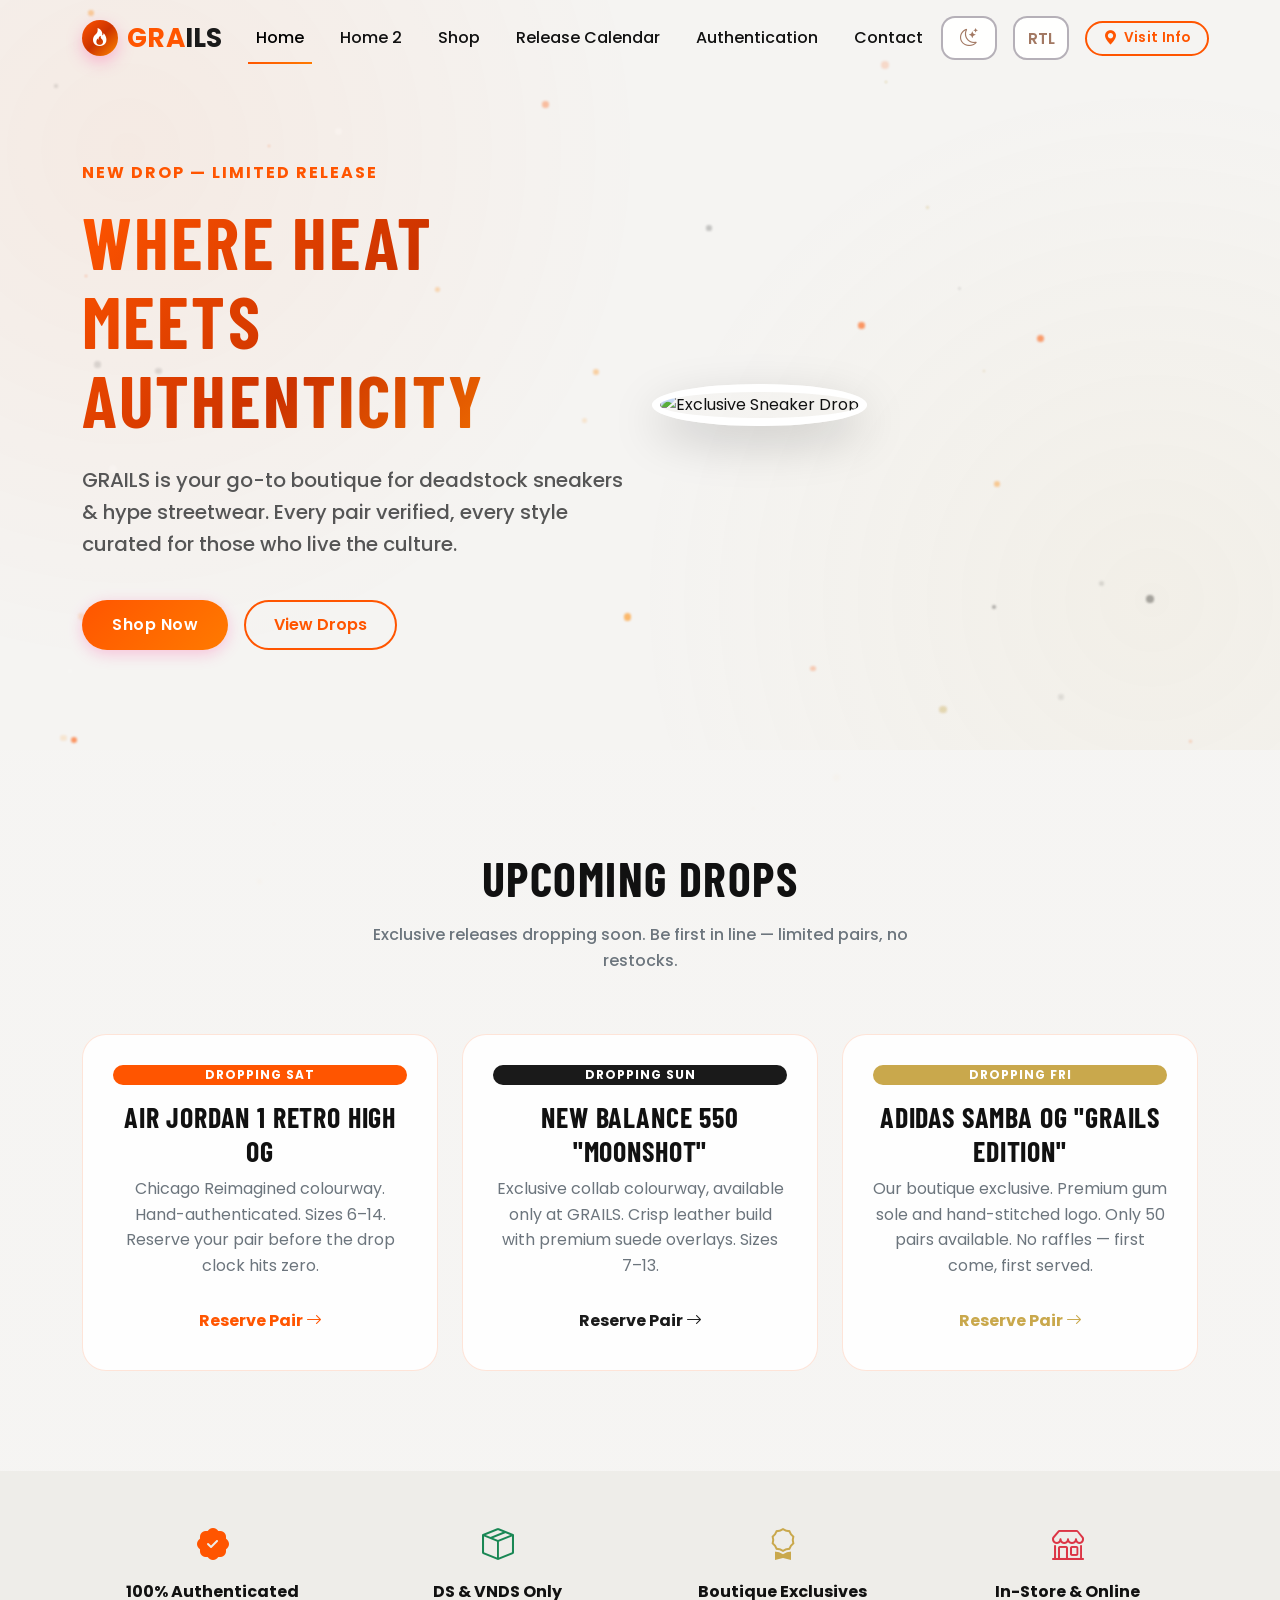
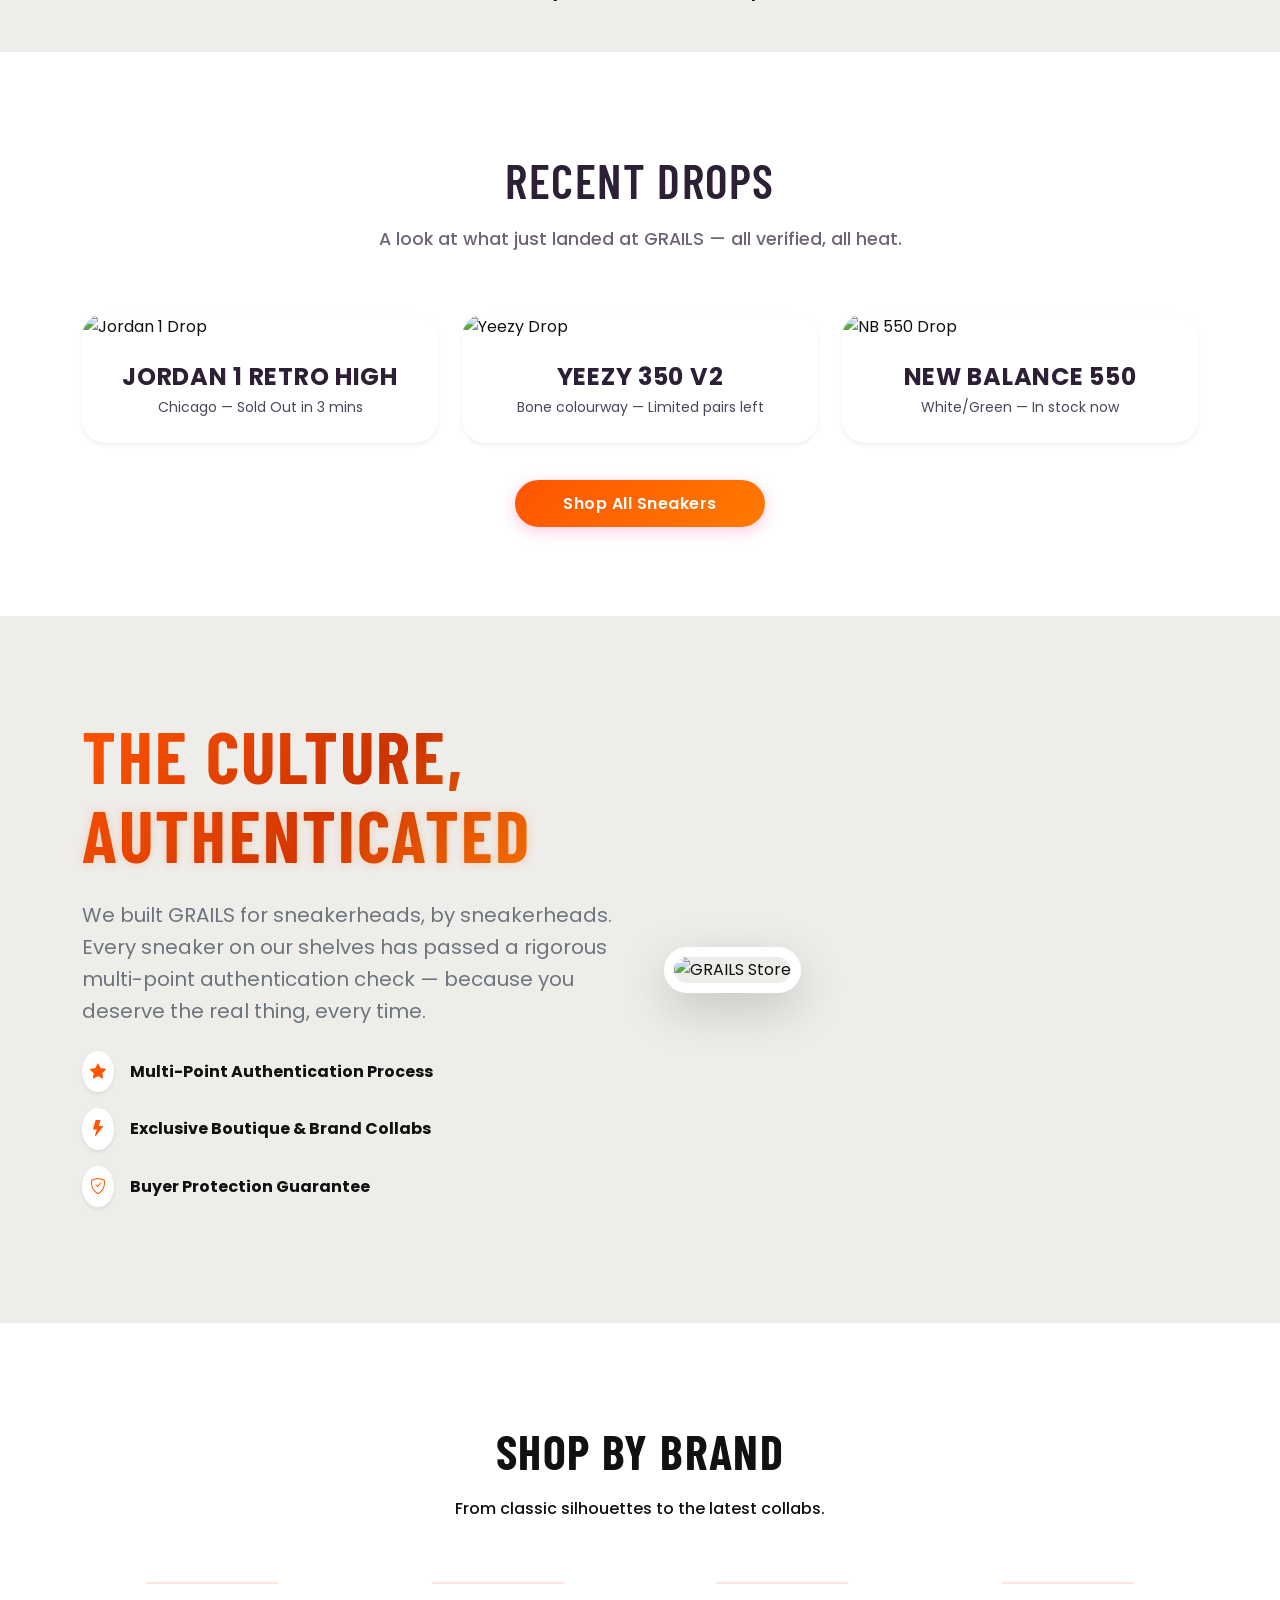
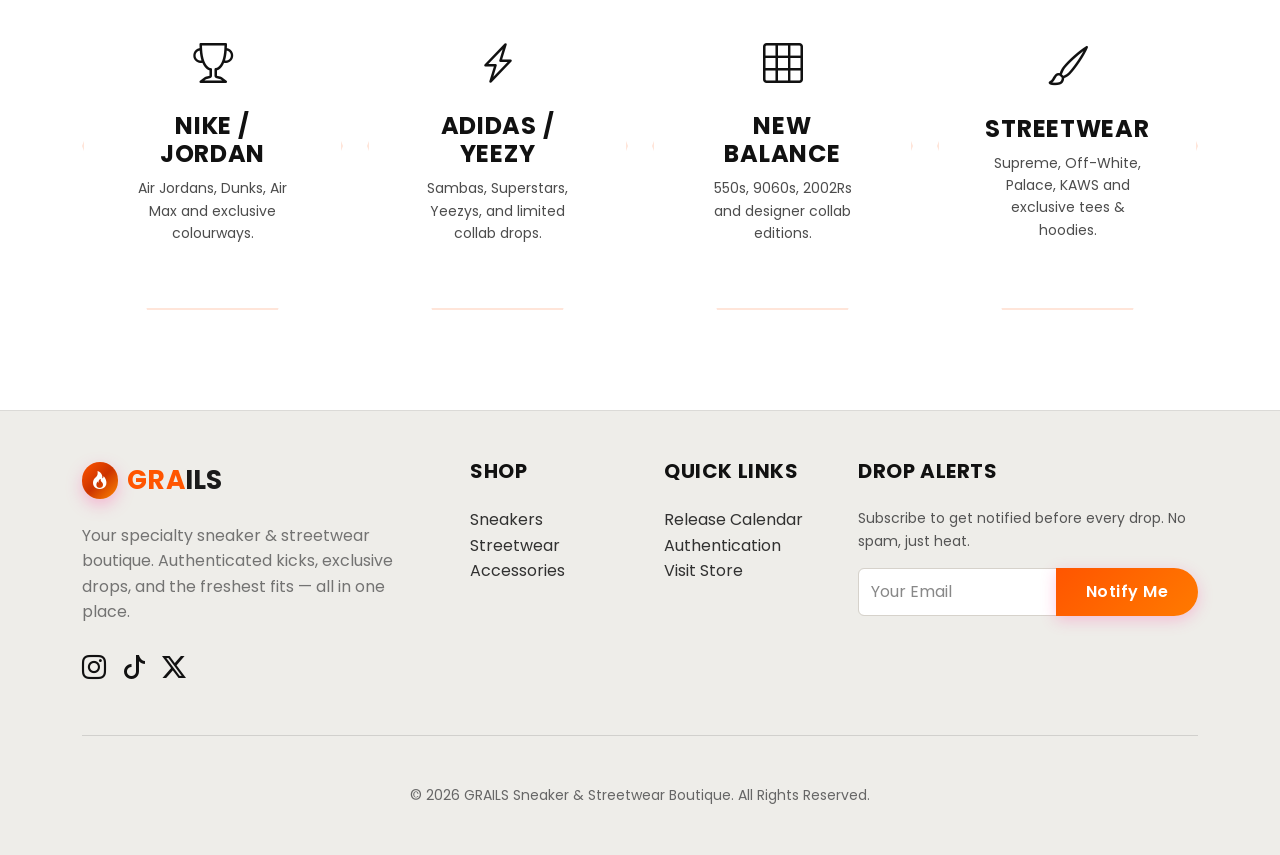
==== index.html @ a74fd184 "Add Specialty Sneaker & Streetwear Boutique website files" ====
﻿<!DOCTYPE html>
<html lang="en">

<head>
    <meta charset="UTF-8">
    <meta name="viewport" content="width=device-width, initial-scale=1.0">
    <title>GRAILS | GRAILS Sneaker &amp; Streetwear Boutique</title>
    <link rel="icon" type="image/svg+xml" href="assets/images/favicon.svg">
    <meta name="description"
        content="GRAILS is your premier specialty sneaker and streetwear boutique. Shop exclusive drops, authenticated kicks, and the freshest fits from Nike, Jordan, Adidas, New Balance, and more.">
    <!-- Bootstrap 5 CDN -->
    <link href="https://cdn.jsdelivr.net/npm/bootstrap@5.3.0/dist/css/bootstrap.min.css" rel="stylesheet">
    <!-- Bootstrap Icons -->
    <link rel="stylesheet" href="https://cdn.jsdelivr.net/npm/bootstrap-icons@1.11.0/font/bootstrap-icons.css">
    <!-- Custom CSS -->
    <link rel="stylesheet" href="assets/css/style.css">
    <link rel="stylesheet" href="assets/css/dark-mode.css">
</head>

<body>

    <!-- Floating Particles -->
    <div id="particles-container"></div>

    <!-- Navigation -->
    <nav class="navbar navbar-expand-lg navbar-custom fixed-top">
        <div class="container">
            <a class="navbar-brand d-flex align-items-center" href="index.html">
                <span class="brand-logo" aria-label="GRAILS">
                    <span class="brand-logo-icon" aria-hidden="true"><i class="bi bi-fire"></i></span>
                    <span class="brand-logo-text"><span class="brand-logo-sparkle">GRA</span><span class="brand-logo-magic">ILS</span></span>
                </span>
            </a>
            <button class="navbar-toggler border-0" type="button" data-bs-toggle="collapse" data-bs-target="#navbarNav">
                <span class="navbar-toggler-icon"></span>
            </button>
            <div class="collapse navbar-collapse" id="navbarNav">
                <ul class="navbar-nav mx-auto">
                    <li class="nav-item"><a class="nav-link active" href="index.html">Home</a></li>
                    <li class="nav-item"><a class="nav-link" href="home2.html">Home 2</a></li>
                    <li class="nav-item"><a class="nav-link" href="services.html">Shop</a></li>
                    <li class="nav-item"><a class="nav-link" href="gallery.html">Release Calendar</a></li>
                    <li class="nav-item"><a class="nav-link" href="about.html">Authentication</a></li>
                    <li class="nav-item"><a class="nav-link" href="contact.html">Contact</a></li>
                </ul>
                <div class="d-flex align-items-center gap-3 mt-3 mt-lg-0">
                    <button id="darkModeToggle" class="btn nav-utility-btn" type="button" aria-label="Toggle theme"><i class="bi bi-moon-stars"></i></button>
                    <button id="rtlToggle" class="btn nav-utility-btn" type="button" aria-label="Toggle RTL mode">RTL</button>
                    <a href="contact.html" class="btn-visit-info d-none d-xl-inline-flex" id="visitInfoBtn" aria-label="Visit Info"><i class="bi bi-geo-alt-fill"></i> Visit Info</a>
                </div>
            </div>
        </div>
    </nav>

    <!-- Hero Section -->
    <header class="hero-section">
        <div class="container">
            <div class="row align-items-center">
                <div class="col-lg-6 reveal">
                    <span class="accent-font fw-bold text-uppercase mb-3 d-block"
                        style="color: var(--primary-accent); letter-spacing: 2px;">New Drop — Limited Release</span>
                    <h1 class="hero-title">Where Heat Meets Authenticity</h1>
                    <p class="hero-subtitle">GRAILS is your go-to boutique for deadstock sneakers &amp; hype streetwear. Every pair verified, every style curated for those who live the culture.</p>
                    <div class="d-flex gap-3">
                        <a href="services.html" class="btn-premium">Shop Now</a>
                        <a href="gallery.html" class="btn-outline-premium">View Drops</a>
                    </div>
                </div>
                <div class="col-lg-6 mt-5 mt-lg-0 reveal">
                    <div class="position-relative">
                        <div class="floating-elem">
                            <img src="https://images.pexels.com/photos/4398341/pexels-photo-4398341.jpeg" alt="Exclusive Sneaker Drop"
                                class="img-fluid rounded-circle shadow-lg" style="border: 8px solid white; width: 450px; height: 450px; object-fit: cover;">
                        </div>
                    </div>
                </div>
            </div>
        </div>
    </header>

    <!-- Upcoming Drops Section -->
    <section class="section-padding home1-services-section">
        <div class="container">
            <div class="section-title reveal">
                <h2>Upcoming Drops</h2>
                <p class="text-secondary mx-auto" style="max-width: 600px;">Exclusive releases dropping soon. Be first in line — limited pairs, no restocks.</p>
            </div>
            <div class="row g-4">
                <div class="col-md-4 reveal">
                    <div class="card-luxury text-center d-flex flex-column h-100 home1-service-card">
                        <span class="badge rounded-pill mb-3" style="background: var(--primary-accent); color: white; font-size: 0.75rem; letter-spacing: 1px;">DROPPING SAT</span>
                        <h3 class="home1-service-title">Air Jordan 1 Retro High OG</h3>
                        <p class="text-secondary mb-4 home1-service-text">Chicago Reimagined colourway. Hand-authenticated. Sizes 6–14. Reserve your pair before the drop clock hits zero.</p>
                        <a href="services.html"
                            class="btn btn-link fw-bold text-decoration-none mt-auto" style="color: var(--primary-accent);">Reserve Pair <i
                                class="bi bi-arrow-right"></i></a>
                    </div>
                </div>
                <div class="col-md-4 reveal">
                    <div class="card-luxury text-center d-flex flex-column h-100 home1-service-card">
                        <span class="badge rounded-pill mb-3" style="background: var(--secondary-accent); color: white; font-size: 0.75rem; letter-spacing: 1px;">DROPPING SUN</span>
                        <h3 class="home1-service-title">New Balance 550 "Moonshot"</h3>
                        <p class="text-secondary mb-4 home1-service-text">Exclusive collab colourway, available only at GRAILS. Crisp leather build with premium suede overlays. Sizes 7–13.</p>
                        <a href="services.html" class="btn btn-link fw-bold text-decoration-none mt-auto"
                            style="color: var(--secondary-accent);">Reserve Pair <i class="bi bi-arrow-right"></i></a>
                    </div>
                </div>
                <div class="col-md-4 reveal">
                    <div class="card-luxury text-center d-flex flex-column h-100 home1-service-card">
                        <span class="badge rounded-pill mb-3" style="background: var(--third-accent); color: white; font-size: 0.75rem; letter-spacing: 1px;">DROPPING FRI</span>
                        <h3 class="home1-service-title">Adidas Samba OG "GRAILS Edition"</h3>
                        <p class="text-secondary mb-4 home1-service-text">Our boutique exclusive. Premium gum sole and hand-stitched logo. Only 50 pairs available. No raffles — first come, first served.</p>
                        <a href="services.html" class="btn btn-link fw-bold text-decoration-none mt-auto"
                            style="color: var(--third-accent);">Reserve Pair <i class="bi bi-arrow-right"></i></a>
                    </div>
                </div>
            </div>
        </div>
    </section>

    <!-- Trust / Authentication Strip -->
    <section class="py-5 home1-trust-strip" style="background: var(--secondary-bg);">
        <div class="container">
            <div class="row align-items-center g-4 text-center">
                <div class="col-6 col-md-3">
                    <div class="d-flex flex-column align-items-center">
                        <i class="bi bi-patch-check-fill fs-2" style="color: var(--primary-accent);"></i>
                        <span class="accent-font fw-bold mt-2">100% Authenticated</span>
                    </div>
                </div>
                <div class="col-6 col-md-3">
                    <div class="d-flex flex-column align-items-center">
                        <i class="bi bi-box-seam fs-2 text-success"></i>
                        <span class="accent-font fw-bold mt-2">DS &amp; VNDS Only</span>
                    </div>
                </div>
                <div class="col-6 col-md-3">
                    <div class="d-flex flex-column align-items-center">
                        <i class="bi bi-award fs-2" style="color: var(--third-accent);"></i>
                        <span class="accent-font fw-bold mt-2">Boutique Exclusives</span>
                    </div>
                </div>
                <div class="col-6 col-md-3">
                    <div class="d-flex flex-column align-items-center">
                        <i class="bi bi-shop fs-2 text-danger"></i>
                        <span class="accent-font fw-bold mt-2">In-Store &amp; Online</span>
                    </div>
                </div>
            </div>
        </div>
    </section>

    <!-- Featured Drops Preview -->
    <section class="section-padding bg-white" id="portfolio">
        <div class="container">
            <div class="section-title reveal">
                <h2 class="fw-bold portfolio-heading">Recent Drops</h2>
                <p class="portfolio-subtitle">A look at what just landed at GRAILS — all verified, all heat.</p>
            </div>
            <div class="row g-4 reveal">
                <div class="col-lg-4 col-md-6">
                    <div class="card-luxury p-0 overflow-hidden border-0 shadow-sm hover-glow">
                        <img src="https://encrypted-tbn0.gstatic.com/images?q=tbn:ANd9GcTyOtzDXixF1HBYRc0CSrib5-C8HYRSDhEA9Lolfa_zpA&s=10" alt="Jordan 1 Drop" class="w-100 object-fit-cover"
                            style="height: 400px; border-radius: 30px;">
                        <div class="p-4 text-center">
                            <h4 class="brand-font mb-1">Jordan 1 Retro High</h4>
                            <p class="small text-secondary mb-0">Chicago — Sold Out in 3 mins</p>
                        </div>
                    </div>
                </div>
                <div class="col-lg-4 col-md-6">
                    <div class="card-luxury p-0 overflow-hidden border-0 shadow-sm hover-glow">
                        <img src="https://encrypted-tbn0.gstatic.com/images?q=tbn:ANd9GcQ8HHUpj6nlPhNULQKXSnmi-8cVDPY6_lDfgx8GYm8xZxNKd_51n3x8KmfI&s=10" alt="Yeezy Drop" class="w-100 object-fit-cover"
                            style="height: 400px; border-radius: 30px;">
                        <div class="p-4 text-center">
                            <h4 class="brand-font mb-1">Yeezy 350 V2</h4>
                            <p class="small text-secondary mb-0">Bone colourway — Limited pairs left</p>
                        </div>
                    </div>
                </div>
                <div class="col-lg-4 col-md-6 portfolio-third-card">
                    <div class="card-luxury p-0 overflow-hidden border-0 shadow-sm hover-glow">
                        <img src="https://encrypted-tbn0.gstatic.com/images?q=tbn:ANd9GcTf0jcpH-fGjzWvpcgQD9tI_-iBuY3m-f02yMzqaRsG2v3pDRZf2zkziCZC&s=10" alt="NB 550 Drop"
                            class="w-100 object-fit-cover" style="height: 400px; border-radius: 30px;">
                        <div class="p-4 text-center">
                            <h4 class="brand-font mb-1">New Balance 550</h4>
                            <p class="small text-secondary mb-0">White/Green — In stock now</p>
                        </div>
                    </div>
                </div>
            </div>
            <div class="text-center mt-5">
                <a href="services.html" class="btn-premium px-5">Shop All Sneakers</a>
            </div>
        </div>
    </section>

    <!-- What We're About -->
    <section class="section-padding overflow-hidden" style="background: var(--secondary-bg);">
        <div class="container">
            <div class="row align-items-center g-5">
                <div class="col-lg-6 reveal-left">
                    <h2 class="hero-title mb-4">The Culture, <span class="glow-text">Authenticated</span></h2>
                    <p class="fs-5 text-secondary mb-4">We built GRAILS for sneakerheads, by sneakerheads. Every sneaker on our shelves has passed a rigorous multi-point authentication check — because you deserve the real thing, every time.</p>
                    <ul class="list-unstyled d-flex flex-column gap-3">
                        <li class="d-flex align-items-center gap-3">
                            <div class="rounded-circle bg-white p-2 shadow-sm pulse-glow"><i
                                    class="bi bi-star-fill" style="color: var(--primary-accent);"></i></div>
                            <span class="fw-bold">Multi-Point Authentication Process</span>
                        </li>
                        <li class="d-flex align-items-center gap-3">
                            <div class="rounded-circle bg-white p-2 shadow-sm pulse-glow"><i
                                    class="bi bi-lightning-fill" style="color: var(--primary-accent);"></i></div>
                            <span class="fw-bold">Exclusive Boutique &amp; Brand Collabs</span>
                        </li>
                        <li class="d-flex align-items-center gap-3">
                            <div class="rounded-circle bg-white p-2 shadow-sm pulse-glow"><i
                                    class="bi bi-shield-check" style="color: var(--primary-accent);"></i></div>
                            <span class="fw-bold">Buyer Protection Guarantee</span>
                        </li>
                    </ul>
                </div>
                <div class="col-lg-6 reveal-right">
                    <div class="position-relative">
                        <img src="https://static.nike.com/a/images/t_web_pw_592_v2/f_auto/u_126ab356-44d8-4a06-89b4-fcdcc8df0245,c_scale,fl_relative,w_1.0,h_1.0,fl_layer_apply/d76acbaf-c4d0-4b6f-b1b3-fe4bf2bc07b0/WMNS+AIR+JORDAN+1+RETRO+HI+OG.png" alt="GRAILS Store"
                            class="img-fluid rounded-5 shadow-lg border-white"
                            style="border-width: 10px !important; border-style: solid;">
                    </div>
                </div>
            </div>
        </div>
    </section>

    <!-- Shop by Brand -->
    <section class="section-padding bg-white" id="occasions">
        <div class="container">
            <div class="section-title reveal">
                <h2 style="color: var(--text-primary);">Shop by Brand</h2>
                <p>From classic silhouettes to the latest collabs.</p>
            </div>
            <div class="row g-4 justify-content-center">
                <div class="col-lg-3 col-md-6 reveal" style="transition-delay: 100ms;">
                    <div class="hexagon-card p-5 d-flex flex-column align-items-center text-center">
                        <i class="bi bi-trophy fs-1 mb-3"></i>
                        <h4 class="brand-font">Nike / Jordan</h4>
                        <p class="small opacity-75">Air Jordans, Dunks, Air Max and exclusive colourways.</p>
                    </div>
                </div>
                <div class="col-lg-3 col-md-6 reveal" style="transition-delay: 200ms;">
                    <div class="hexagon-card p-5 d-flex flex-column align-items-center text-center">
                        <i class="bi bi-lightning-charge fs-1 mb-3"></i>
                        <h4 class="brand-font">Adidas / Yeezy</h4>
                        <p class="small opacity-75">Sambas, Superstars, Yeezys, and limited collab drops.</p>
                    </div>
                </div>
                <div class="col-lg-3 col-md-6 reveal" style="transition-delay: 300ms;">
                    <div class="hexagon-card p-5 d-flex flex-column align-items-center text-center">
                        <i class="bi bi-grid-3x3 fs-1 mb-3"></i>
                        <h4 class="brand-font">New Balance</h4>
                        <p class="small opacity-75">550s, 9060s, 2002Rs and designer collab editions.</p>
                    </div>
                </div>
                <div class="col-lg-3 col-md-6 reveal" style="transition-delay: 400ms;">
                    <div class="hexagon-card p-5 d-flex flex-column align-items-center text-center">
                        <i class="bi bi-brush fs-1 mb-3"></i>
                        <h4 class="brand-font">Streetwear</h4>
                        <p class="small opacity-75">Supreme, Off-White, Palace, KAWS and exclusive tees &amp; hoodies.</p>
                    </div>
                </div>
            </div>
        </div>
    </section>

    <!-- Footer -->
    <footer class="site-footer py-5">
        <div class="container">
            <div class="row g-5">
                <div class="col-lg-4">
                    <h3 class="mb-4">
                        <span class="brand-logo" aria-label="GRAILS">
                            <span class="brand-logo-icon" aria-hidden="true"><i class="bi bi-fire"></i></span>
                            <span class="brand-logo-text"><span class="brand-logo-sparkle">GRA</span><span class="brand-logo-magic">ILS</span></span>
                        </span>
                    </h3>
                    <p class="text-secondary-light" style="opacity: 0.8;">Your specialty sneaker &amp; streetwear boutique. Authenticated kicks, exclusive drops, and the freshest fits — all in one place.</p>
                    <div class="d-flex gap-3 fs-4 mt-4">
                        <a href="#" class="text-white"><i class="bi bi-instagram"></i></a>
                        <a href="#" class="text-white"><i class="bi bi-tiktok"></i></a>
                        <a href="#" class="text-white"><i class="bi bi-twitter-x"></i></a>
                    </div>
                </div>
                <div class="col-lg-2 col-6">
                    <h5 class="accent-font mb-4">Shop</h5>
                    <ul class="list-unstyled">
                        <li><a href="services.html" class="text-white text-decoration-none opacity-75">Sneakers</a></li>
                        <li><a href="services.html" class="text-white text-decoration-none opacity-75">Streetwear</a></li>
                        <li><a href="services.html" class="text-white text-decoration-none opacity-75">Accessories</a></li>
                    </ul>
                </div>
                <div class="col-lg-2 col-6">
                    <h5 class="accent-font mb-4">Quick Links</h5>
                    <ul class="list-unstyled">
                        <li><a href="gallery.html" class="text-white text-decoration-none opacity-75">Release Calendar</a></li>
                        <li><a href="about.html" class="text-white text-decoration-none opacity-75">Authentication</a></li>
                        <li><a href="contact.html" class="text-white text-decoration-none opacity-75">Visit Store</a></li>
                    </ul>
                </div>
                <div class="col-lg-4">
                    <h5 class="accent-font mb-4">Drop Alerts</h5>
                    <p class="small text-secondary-light">Subscribe to get notified before every drop. No spam, just heat.</p>
                    <div class="input-group mb-3">
                        <input type="text" class="form-control bg-transparent border-secondary text-white"
                            placeholder="Your Email">
                        <button class="btn btn-premium" type="button">Notify Me</button>
                    </div>
                </div>
            </div>
            <hr class="my-5 opacity-25">
            <div class="text-center small opacity-50">
                &copy; 2026 GRAILS Sneaker &amp; Streetwear Boutique. All Rights Reserved.
            </div>
        </div>
    </footer>

    <!-- Scripts -->
    <script src="https://cdn.jsdelivr.net/npm/bootstrap@5.3.0/dist/js/bootstrap.bundle.min.js"></script>
    <script src="assets/js/main.js"></script>
</body>

</html>
---- assets/css/style.css ----
/* 
    GRAILS Sneaker & Streetwear Boutique - Main Styles
    Design System: Bold Urban Streetwear
*/

@import url('https://fonts.googleapis.com/css2?family=Barlow+Condensed:wght@400;500;600;700;800;900&family=Poppins:wght@200;300;400;500;600;700&display=swap');

:root {
    /* Color Palette */
    --primary-bg: #f5f4f2;
    --secondary-bg: #eeede9;
    --card-bg: rgba(255, 255, 255, 0.90);
    --primary-accent: #ff5500;
    --secondary-accent: #1a1a1a;
    --third-accent: #c9a84c;
    --gold-highlight: #c9a84c;
    --text-primary: #111111;
    --text-secondary: #555555;
    --border-color: rgba(255, 85, 0, 0.15);
    --soft-glow: rgba(255, 85, 0, 0.22);

    /* Gradients */
    --main-gradient: linear-gradient(135deg, #ff5500, #cc3300, #ff8800);
    --btn-gradient: linear-gradient(135deg, #ff5500, #ff7a00);
    --glitter-gradient: linear-gradient(135deg, #c9a84c, #ff5500, #1a1a1a);

    /* Shadows */
    --card-shadow: 0 10px 40px rgba(0, 0, 0, 0.08);
    --glow-shadow: 0 0 20px var(--soft-glow);

    /* Transitions */
    --transition-smooth: all 0.4s cubic-bezier(0.165, 0.84, 0.44, 1);
}

/* Base Styles */
body {
    background-color: var(--primary-bg);
    color: var(--text-primary);
    font-family: 'Poppins', sans-serif;
    line-height: 1.6;
    overflow-x: hidden;
    -webkit-font-smoothing: antialiased;
}

h1,
h2,
h3,
h4,
h5,
h6 {
    font-family: 'Barlow Condensed', sans-serif;
    font-weight: 700;
    text-transform: uppercase;
    letter-spacing: 0.03em;
}

.brand-font,
.accent-font {
    font-family: 'Poppins', sans-serif;
}

h1.fw-bold,
h2.fw-bold,
h3.fw-bold,
h4.fw-bold,
h5.fw-bold,
h6.fw-bold {
    font-weight: 550 !important;
}

p,
a,
button,
.btn,
input,
select,
textarea,
label,
.nav-link,
.form-control,
.form-label {
    font-family: 'Poppins', sans-serif;
}

p {
    font-weight: 400;
}

p.fw-bold {
    font-weight: 550 !important;
}

.hero-subtitle,
.page-hero-copy,
.section-title p {
    font-weight: 500;
}

/* Glassmorphism */
.glass-effect {
    background: var(--card-bg);
    backdrop-filter: blur(12px);
    -webkit-backdrop-filter: blur(12px);
    border: 1px solid var(--border-color);
}

/* Buttons */
.btn-premium {
    background: var(--btn-gradient);
    color: white;
    border: none;
    padding: 12px 30px;
    border-radius: 50px;
    font-family: 'Poppins', sans-serif;
    font-weight: 600;
    letter-spacing: 0.5px;
    transition: var(--transition-smooth);
    box-shadow: 0 4px 15px rgba(255, 79, 163, 0.3);
    position: relative;
    overflow: hidden;
    text-decoration: none !important;
}

.btn-premium:hover {
    transform: translateY(-3px);
    box-shadow: 0 8px 25px rgba(255, 79, 163, 0.4);
    color: white;
    text-decoration: none !important;
}

.btn-outline-premium {
    background: transparent;
    border: 2px solid var(--primary-accent);
    color: var(--primary-accent);
    padding: 10px 28px;
    border-radius: 50px;
    font-family: 'Poppins', sans-serif;
    font-weight: 600;
    transition: var(--transition-smooth);
    text-decoration: none !important;
}

.btn-outline-premium:hover {
    background: var(--primary-accent);
    color: white;
    transform: translateY(-2px);
    text-decoration: none !important;
}

/* Navbar */
.navbar-custom {
    padding: 15px 0;
    transition: var(--transition-smooth);
    z-index: 1000;
}

.navbar-custom.scrolled {
    padding: 10px 0;
    background: rgba(245, 244, 242, 0.92);
    backdrop-filter: blur(10px);
    box-shadow: 0 5px 20px rgba(0, 0, 0, 0.08);
}

.nav-link {
    color: var(--text-primary);
    font-weight: 500;
    margin: 0 10px;
    position: relative;
    transition: var(--transition-smooth);
}

@media (min-width: 992px) {
    .navbar-custom .container {
        flex-wrap: nowrap;
    }

    .navbar-custom .navbar-collapse {
        flex-wrap: nowrap;
    }

    .navbar-custom .navbar-nav {
        flex-wrap: nowrap;
    }

    .navbar-custom .nav-link {
        white-space: nowrap;
    }
}

.nav-link::after {
    content: '';
    position: absolute;
    width: 0;
    height: 2px;
    bottom: -5px;
    left: 0;
    background: var(--btn-gradient);
    transition: var(--transition-smooth);
}

.nav-link:hover::after,
.nav-link.active::after {
    width: 100%;
}

.nav-utility-btn {
    width: 56px;
    height: 44px;
    display: inline-flex;
    align-items: center;
    justify-content: center;
    padding: 0;
    border-radius: 14px;
    border: 2px solid rgba(45, 31, 53, 0.35);
    background: rgba(255, 255, 255, 0.92);
    color: #a27862;
    font-family: 'Poppins', sans-serif;
    font-weight: 600;
    font-size: 0.95rem;
    letter-spacing: 0.2px;
    line-height: 1;
    transition: var(--transition-smooth);
}

.nav-utility-btn i {
    font-size: 1.1rem;
    line-height: 1;
}

.nav-utility-btn:hover,
.nav-utility-btn:focus-visible {
    background: #ffffff;
    color: #7f5d4d;
    border-color: rgba(45, 31, 53, 0.55);
}

.nav-utility-btn:focus-visible {
    outline: none;
    box-shadow: 0 0 0 0.2rem rgba(255, 79, 163, 0.2);
}

/* Brand Logo (Vector/Text, no image asset) */
.brand-logo {
    display: inline-flex;
    align-items: center;
    gap: 0.55rem;
    font-family: 'Poppins', sans-serif;
    font-weight: 700;
    font-size: 1.65rem;
    line-height: 1;
    letter-spacing: 0.2px;
}

.brand-logo-icon {
    width: 1.38em;
    height: 1.38em;
    border-radius: 50%;
    display: inline-flex;
    align-items: center;
    justify-content: center;
    background: var(--main-gradient);
    color: #fff;
    box-shadow: 0 6px 16px rgba(255, 79, 163, 0.35);
}

.brand-logo-icon i {
    font-size: 0.68em;
    line-height: 1;
}

.brand-logo-text {
    display: inline-flex;
    align-items: baseline;
}

.brand-logo-sparkle {
    color: var(--primary-accent);
}

.brand-logo-magic {
    color: var(--secondary-accent);
}

.login-page .brand-logo,
.signup-page .brand-logo {
    font-size: 1.6rem;
}

.navbar-brand .brand-logo {
    font-size: 1.65rem;
}

.navbar-brand img {
    height: 45px;
}

/* Hero Section */
.hero-section {
    position: relative;
    padding: 160px 0 100px;
    overflow: hidden;
    background: radial-gradient(circle at 10% 20%, rgba(255, 85, 0, 0.06) 0%, transparent 40%),
        radial-gradient(circle at 90% 80%, rgba(201, 168, 76, 0.06) 0%, transparent 40%);
}

.hero-title {
    font-size: clamp(2.5rem, 6vw, 4.5rem);
    line-height: 1.1;
    margin-bottom: 25px;
    background: var(--main-gradient);
    -webkit-background-clip: text;
    background-clip: text;
    -webkit-text-fill-color: transparent;
}

.hero-subtitle {
    font-size: 1.25rem;
    color: var(--text-secondary);
    margin-bottom: 40px;
    max-width: 600px;
}

/* Enhanced inner-page heroes (About, Services, Gallery, Pricing, Contact) */
.page-hero-enhanced {
    position: relative;
    margin-top: 80px;
    padding: clamp(5rem, 8vw, 7rem) 0 clamp(3rem, 5vw, 4rem);
    overflow: hidden;
    background:
        radial-gradient(circle at 10% 15%, rgba(255, 85, 0, 0.10), transparent 44%),
        radial-gradient(circle at 88% 85%, rgba(201, 168, 76, 0.10), transparent 45%),
        linear-gradient(180deg, rgba(245, 244, 242, 0.95), rgba(238, 237, 233, 0.90));
    border-bottom: 1px solid rgba(255, 85, 0, 0.12);
}

.page-hero-enhanced::before {
    content: "";
    position: absolute;
    width: 320px;
    height: 320px;
    border-radius: 50%;
    top: -130px;
    right: -120px;
    background: rgba(20, 184, 166, 0.1);
}

.page-hero-enhanced .container {
    position: relative;
    z-index: 1;
}

.page-hero-badge {
    display: inline-flex;
    align-items: center;
    gap: 0.45rem;
    padding: 0.5rem 0.9rem;
    border-radius: 6px;
    font-size: 0.82rem;
    text-transform: uppercase;
    letter-spacing: 0.12em;
    font-weight: 700;
    color: #cc3300;
    background: rgba(255, 85, 0, 0.10);
    border: 1px solid rgba(255, 85, 0, 0.25);
}

.page-hero-copy {
    max-width: 620px;
}

.page-hero-actions {
    display: flex;
    flex-wrap: wrap;
    gap: 0.85rem;
    margin-top: 1.5rem;
}

.page-hero-kpis {
    display: flex;
    flex-wrap: wrap;
    gap: 0.8rem;
    margin-top: 1.5rem;
}

.page-hero-kpi {
    min-width: 140px;
    padding: 0.75rem 1rem;
    border-radius: 14px;
    background: rgba(255, 255, 255, 0.72);
    border: 1px solid rgba(139, 92, 246, 0.14);
}

.page-hero-kpi strong {
    display: block;
    font-size: 1.2rem;
    color: #5a2f7a;
}

.page-hero-kpi span {
    font-size: 0.84rem;
    color: var(--text-secondary);
}

.page-hero-media {
    position: relative;
}

.page-hero-media-main {
    border-radius: 28px;
    overflow: hidden;
    border: 10px solid rgba(255, 255, 255, 0.9);
    box-shadow: 0 18px 40px rgba(45, 31, 53, 0.15);
}

.page-hero-media-main img {
    width: 100%;
    min-height: 330px;
    object-fit: cover;
}

.page-hero-floating-card {
    position: absolute;
    bottom: -20px;
    left: -16px;
    max-width: 250px;
    padding: 0.95rem 1rem;
    border-radius: 14px;
    background: rgba(255, 255, 255, 0.9);
    border: 1px solid rgba(255, 79, 163, 0.2);
    box-shadow: 0 10px 30px rgba(45, 31, 53, 0.12);
}

.page-hero-floating-card p {
    margin: 0;
    font-size: 0.92rem;
    color: var(--text-primary);
}

@media (max-width: 991.98px) {
    .page-hero-floating-card {
        position: static;
        margin-top: 1rem;
        max-width: 100%;
    }

    .page-hero-kpi {
        min-width: 120px;
    }
}

/* Home 1: keep Portfolio text crisp in light mode */
body:not(.dark-mode) #portfolio h4,
body:not(.dark-mode) #portfolio p {
    text-shadow: none;
    filter: none;
}

body:not(.dark-mode) #portfolio .card-luxury h4 {
    color: #2d1f35 !important;
}

body:not(.dark-mode) #portfolio .card-luxury p {
    color: #4f455b !important;
    opacity: 1 !important;
    filter: none !important;
    text-shadow: none !important;
}

/* Home 1: Portfolio section heading & subtitle */
.portfolio-heading {
    color: #2d1f35;
}

.portfolio-subtitle {
    color: #6f6477;
    font-size: 1.1rem;
}

/* Glow Elements */
.glow-text {
    text-shadow: 0 0 10px var(--soft-glow);
}

.card-luxury {
    background: var(--card-bg);
    border: 1px solid var(--border-color);
    border-radius: 24px;
    padding: 30px;
    transition: var(--transition-smooth);
    height: 100%;
}

.card-luxury:hover {
    transform: translateY(-10px);
    box-shadow: 0 20px 40px rgba(0, 0, 0, 0.08);
    border-color: var(--primary-accent);
}

/* Animations */
@keyframes float {
    0% {
        transform: translateY(0px);
    }

    50% {
        transform: translateY(-20px);
    }

    100% {
        transform: translateY(0px);
    }
}

.floating-elem {
    animation: float 6s ease-in-out infinite;
}

/* Floating Particles Container */
#particles-container {
    position: fixed;
    top: 0;
    left: 0;
    width: 100%;
    height: 100%;
    pointer-events: none;
    z-index: -1;
}

/* Sections */
.section-padding {
    padding: 100px 0;
}

.section-title {
    text-align: center;
    margin-bottom: 60px;
}

.section-title h2 {
    font-size: 3rem;
    margin-bottom: 15px;
}

/* Home 1: services section background and readability tuning */
.home1-services-section {
    background:
        linear-gradient(rgba(245, 244, 242, 0.94), rgba(245, 244, 242, 0.94));
}

/* Home 1: section below services should use a clean readable font */
.home1-trust-strip .accent-font {
    font-family: 'Poppins', sans-serif;
    font-weight: 600;
}

/* Mobile/Tablet Navbar Menu Panel - Light Mode */
@media (max-width: 991.98px) {
    /* Solid bg on navbar bar so toggler icon is always visible */
    .navbar-custom {
        background: rgba(245, 244, 242, 0.97) !important;
        backdrop-filter: blur(10px);
        box-shadow: 0 2px 12px rgba(0, 0, 0, 0.08);
    }

    .navbar-custom .navbar-collapse {
        margin-top: 12px;
        padding: 14px 16px;
        background: #ffffff;
        border: 1px solid rgba(0, 0, 0, 0.08);
        border-radius: 16px;
        box-shadow: 0 12px 30px rgba(0, 0, 0, 0.12);
    }

    .navbar-custom .nav-link {
        color: #111111 !important;
        border-radius: 10px;
        padding: 10px 14px;
        margin: 2px 0;
        border-left: 3px solid transparent;
        transition: all 0.25s ease;
    }

    .navbar-custom .nav-link:hover,
    .navbar-custom .nav-link:focus {
        color: var(--primary-accent) !important;
        background: rgba(255, 85, 0, 0.07) !important;
        border-left-color: var(--primary-accent) !important;
    }

    .navbar-custom .nav-link.active {
        color: var(--primary-accent) !important;
        font-weight: 600;
        background: rgba(255, 85, 0, 0.10) !important;
        border-left: 3px solid var(--primary-accent) !important;
    }

    .navbar-custom .nav-link::after {
        display: none;
    }

    .navbar-custom .navbar-toggler {
        border-color: rgba(0, 0, 0, 0.25) !important;
    }

    .navbar-custom .nav-utility-btn {
        width: 52px;
        height: 40px;
    }
}

/* Header: use tablet-style navbar layout at 1024 view - Light Mode */
@media (min-width: 992px) and (max-width: 1024px) {
    /* Solid bg on navbar bar so toggler icon is always visible */
    .navbar-custom {
        background: rgba(245, 244, 242, 0.97) !important;
        backdrop-filter: blur(10px);
        box-shadow: 0 2px 12px rgba(0, 0, 0, 0.08);
    }

    .navbar-custom .container {
        flex-wrap: wrap;
    }

    .navbar-expand-lg .navbar-toggler {
        display: inline-flex;
        align-items: center;
        justify-content: center;
        margin-left: auto;
        width: 44px;
        height: 44px;
        padding: 0;
    }

    .navbar-expand-lg .navbar-collapse {
        display: none !important;
        flex-basis: 100%;
        width: 100%;
    }

    .navbar-expand-lg .navbar-collapse.show {
        display: block !important;
    }

    .navbar-expand-lg .navbar-nav {
        flex-direction: column;
    }

    .navbar-custom .navbar-collapse {
        margin-top: 12px;
        padding: 14px 16px;
        background: #ffffff;
        border: 1px solid rgba(0, 0, 0, 0.08);
        border-radius: 16px;
        box-shadow: 0 12px 30px rgba(0, 0, 0, 0.12);
    }

    .navbar-custom .nav-link {
        color: #111111 !important;
    }

    .navbar-custom .nav-link:hover,
    .navbar-custom .nav-link:focus {
        color: var(--primary-accent) !important;
    }

    .navbar-custom .nav-link.active {
        color: var(--primary-accent) !important;
        font-weight: 600;
    }

    .navbar-custom .nav-link::after {
        display: none;
    }

    .navbar-custom .navbar-toggler {
        border-color: rgba(0, 0, 0, 0.25) !important;
    }

    .navbar-custom .nav-utility-btn {
        width: 52px;
        height: 40px;
    }

    .navbar-custom .navbar-collapse .d-flex {
        margin-top: 12px !important;
    }

    .home2-praise-card {
        display: flex;
        flex-direction: column;
    }

    .home2-praise-author {
        margin-top: auto !important;
    }
}

/* Shared tablet alignment for content sections */
@media (min-width: 768px) and (max-width: 1024px) {
    body:not(.login-page):not(.signup-page) header .container,
    body:not(.login-page):not(.signup-page) section .container {
        padding-left: 24px;
        padding-right: 24px;
        margin-left: auto;
        margin-right: auto;
    }

    body:not(.login-page):not(.signup-page) .section-padding .row {
        justify-content: center;
    }

    body:not(.login-page):not(.signup-page) .section-padding .row>div[class*="col-"] {
        margin-left: auto;
        margin-right: auto;
    }
}

/* About Page: Center Section Content on Mobile/Tablet */
@media (max-width: 1024px) {
    .about-page .section-padding .row>div[class*="col-"] {
        text-align: center;
    }

    .about-page .section-padding .row .list-unstyled li {
        justify-content: center;
    }
}

/* Services Page: Center Section Content on Mobile/Tablet */
@media (max-width: 1024px) {
    .services-page .section-padding .row>div[class*="col-"] {
        text-align: center;
    }

    .services-page .section-padding .row .list-unstyled li {
        justify-content: center;
    }

    .services-page .section-padding .row .d-flex.align-items-center.gap-3 {
        justify-content: center;
    }

    .services-page .services-specialization-list {
        width: fit-content;
        margin-left: auto;
        margin-right: auto;
        text-align: left;
    }

    .services-page .services-specialization-list li {
        display: flex;
        align-items: flex-start;
        justify-content: flex-start !important;
        gap: 0.45rem;
    }

    .services-page .services-specialization-list li i {
        margin-right: 0 !important;
        margin-top: 0.18rem;
        flex-shrink: 0;
    }
}

/* Services Page: Fix On-Site Experience Alignment on Tablet */
@media (min-width: 768px) {
    .services-page .services-onsite-section .row.align-items-stretch>.reveal-left,
    .services-page .services-onsite-section .row.align-items-stretch>.reveal-right {
        flex: 0 0 50%;
        max-width: 50%;
    }

    .services-page .services-onsite-section .row.align-items-stretch>.reveal-left>div,
    .services-page .services-onsite-section .row.align-items-stretch>.reveal-right>div {
        width: 100%;
        height: 100%;
    }
}

@media (min-width: 992px) {
    .services-page .services-onsite-section .services-onsite-media,
    .services-page .services-onsite-section .services-onsite-content {
        height: clamp(500px, 38vw, 620px);
    }
}

/* Services Page: Fix On-Site Experience Alignment on Tablet */
@media (min-width: 768px) and (max-width: 1024px) {
    .services-page .services-onsite-section .d-flex.align-items-center.gap-3.mb-3 {
        justify-content: flex-start;
        width: 100%;
        max-width: 420px;
        margin-left: auto;
        margin-right: auto;
    }

    .services-page .services-onsite-section .d-flex.align-items-center.gap-3.mb-3>div:last-child {
        text-align: left;
    }

    .services-page .services-onsite-section .position-absolute.bottom-0.start-0 {
        left: 50% !important;
        transform: translateX(-50%);
        margin-left: 0 !important;
        margin-right: 0 !important;
    }
}

/* Mobile First Adjustments */
@media (max-width: 768px) {
    .section-padding {
        padding: 60px 0;
    }

    .hero-section {
        padding: 120px 0 60px;
    }

    .section-title h2 {
        font-size: 2.2rem;
    }
}

/* Home Page Expansion Animations */
.reveal-left {
    opacity: 0;
    transform: translateX(-50px);
    transition: all 0.8s cubic-bezier(0.165, 0.84, 0.44, 1);
}

.reveal-right {
    opacity: 0;
    transform: translateX(50px);
    transition: all 0.8s cubic-bezier(0.165, 0.84, 0.44, 1);
}

.reveal-active.reveal-left,
.reveal-active.reveal-right {
    opacity: 1;
    transform: translateX(0);
}

.pulse-glow {
    animation: pulse-glow 3s infinite;
}

@keyframes pulse-glow {
    0% {
        filter: drop-shadow(0 0 5px var(--soft-glow));
    }
    50% {
        filter: drop-shadow(0 0 20px var(--primary-accent));
    }
    100% {
        filter: drop-shadow(0 0 5px var(--soft-glow));
    }
}

.hexagon-card {
    clip-path: polygon(25% 0%, 75% 0%, 100% 50%, 75% 100%, 25% 100%, 0% 50%);
    background: var(--card-bg);
    border: 2px solid var(--border-color);
    transition: var(--transition-smooth);
    color: var(--text-primary);
    height: 100%;
    justify-content: center;
}

.hexagon-card:hover {
    transform: scale(1.05) rotate(2deg);
    background: var(--main-gradient);
    color: white;
}

/* Home 2 Unique Animations */
.reveal-glow {
    opacity: 0;
    transform: translateY(30px);
    filter: blur(10px);
    transition: all 0.8s cubic-bezier(0.22, 1, 0.36, 1);
}

.reveal-glow.reveal-active {
    opacity: 1;
    transform: translateY(0);
    filter: blur(0);
}

.hover-glow {
    transition: var(--transition-smooth);
}

.hover-glow:hover {
    box-shadow: 0 0 30px var(--soft-glow);
    filter: brightness(1.1);
}

.parallax-container {
    overflow: hidden;
}

.parallax-bg {
    transition: transform 0.1s ease-out;
}

.split-hero {
    min-height: 100vh;
    display: flex;
    align-items: center;
    background: linear-gradient(rgba(255, 248, 243, 0.7), rgba(255, 248, 243, 0.7)),
        url('../images/hero.png') no-repeat center center/cover;
    background-attachment: fixed;
}

/* Auth Pages: Keep social login buttons anchored under the card header */
.login-page .auth-social-stack,
.signup-page .auth-social-stack {
    position: relative;
    z-index: 2;
}

.login-page .auth-social-btn,
.signup-page .auth-social-btn {
    width: 100%;
    min-height: 58px;
    border-radius: 12px;
}

/* Auth Pages: top-right theme/RTL controls without a full header */
.auth-top-actions {
    position: fixed;
    top: 18px;
    right: 24px;
    z-index: 1100;
}

.auth-top-actions .btn-link {
    color: var(--text-primary);
    line-height: 1;
}

.auth-top-actions .btn-link:hover {
    color: var(--primary-accent);
}

@media (max-width: 767.98px) {
    .login-page .auth-top-actions,
    .signup-page .auth-top-actions {
        top: 10px;
        right: 10px;
        gap: 0.45rem !important;
        display: flex;
        flex-wrap: nowrap;
        align-items: center;
        z-index: 1200;
    }

    .login-page .auth-top-actions .nav-utility-btn,
    .signup-page .auth-top-actions .nav-utility-btn {
        width: 42px;
        height: 34px;
        border-radius: 10px;
        font-size: 0.78rem;
    }

    html[dir="rtl"] .login-page .auth-top-actions,
    html[dir="rtl"] .signup-page .auth-top-actions {
        right: auto;
        left: 10px;
    }
}

/* Auth Pages: password visibility toggle */
.auth-password-wrap {
    position: relative;
}

.auth-password-wrap .form-control {
    padding-right: 46px !important;
}

.auth-password-toggle {
    position: absolute;
    top: 50%;
    right: 12px;
    inset-inline-end: 12px;
    transform: translateY(-50%);
    border: none;
    background: transparent;
    color: var(--text-secondary);
    padding: 0;
    line-height: 1;
}

.auth-password-toggle:hover {
    color: var(--primary-accent);
}

/* Auth Pages: responsive spacing and scale tuning */
@media (min-width: 768px) and (max-width: 1024px) {
    .home2-process-section .home2-process-card {
        display: flex;
        flex-direction: column;
        height: 100%;
    }

    .home2-process-section .home2-process-title {
        min-height: 5.2rem;
        display: flex;
        align-items: center;
    }

    .home2-process-section .home2-process-text {
        min-height: 10rem;
    }

    .home2-process-section .home2-process-third-col {
        margin-left: auto;
        margin-right: auto;
    }

    #portfolio .portfolio-third-card {
        margin-left: auto;
        margin-right: auto;
    }

    .home1-services-section .home1-service-card {
        display: flex;
        flex-direction: column;
    }

    .home1-services-section .home1-service-title {
        min-height: 5rem;
        display: flex;
        align-items: center;
        justify-content: center;
        margin-bottom: 0.5rem;
    }

    .home1-services-section .home1-service-text {
        min-height: 10.5rem;
    }

    .login-page main,
    .signup-page main {
        padding-top: 6.5rem !important;
        padding-bottom: 5rem !important;
    }

    .login-page .container,
    .signup-page .container {
        max-width: 920px;
        padding-left: 2rem;
        padding-right: 2rem;
    }

    .login-page .row.justify-content-center>.col-md-5,
    .signup-page .row.justify-content-center>.col-md-5 {
        width: min(760px, 100%);
    }

    .login-page .card-luxury,
    .signup-page .card-luxury {
        padding: 2.5rem !important;
    }
}

/* Login Page: mobile clarity for remember/forgot row */
@media (max-width: 767.98px) {
    html,
    body {
        overflow-x: hidden;
    }

    body:not(.login-page):not(.signup-page) header .container,
    body:not(.login-page):not(.signup-page) section .container {
        padding-left: 16px;
        padding-right: 16px;
        margin-left: auto;
        margin-right: auto;
    }

    body:not(.login-page):not(.signup-page) .section-padding .row>div[class*="col-"] {
        margin-left: auto;
        margin-right: auto;
        text-align: center;
    }

    .login-page .auth-login-meta {
        display: flex;
        flex-wrap: nowrap;
        align-items: center;
        justify-content: space-between;
        gap: 0.5rem;
    }

    .login-page .auth-login-meta .form-check-label {
        white-space: nowrap;
    }

    .login-page .auth-forgot-link {
        width: auto;
        display: inline;
        white-space: nowrap;
    }
}

/* Contact page: social icon hover effect */
.contact-social-links a {
    display: inline-flex;
    align-items: center;
    justify-content: center;
    transition: var(--transition-smooth);
}

.contact-social-links a:hover,
.contact-social-links a:focus-visible {
    transform: translateY(-2px);
}

/* Footer: hover effects for social icons and footer links */
footer .d-flex.gap-3 a,
footer .list-unstyled a {
    transition: var(--transition-smooth);
}

footer .d-flex.gap-3 a:hover,
footer .d-flex.gap-3 a:focus-visible {
    color: var(--primary-accent) !important;
    transform: translateY(-2px);
}

footer .list-unstyled a:hover,
footer .list-unstyled a:focus-visible {
    color: var(--primary-accent) !important;
    opacity: 1 !important;
    text-decoration: none;
}

/* Global Back-to-Top button */
.back-to-top {
    position: fixed;
    right: 1.25rem;
    bottom: 1.25rem;
    width: 3rem;
    height: 3rem;
    border: 0;
    border-radius: 999px;
    background: var(--main-gradient);
    color: #fff;
    display: inline-flex;
    align-items: center;
    justify-content: center;
    font-size: 1.25rem;
    box-shadow: 0 10px 24px rgba(255, 79, 163, 0.3);
    cursor: pointer;
    z-index: 1100;
    opacity: 0;
    visibility: hidden;
    pointer-events: none;
    transform: translateY(8px);
    transition: opacity 0.2s ease, transform 0.2s ease, visibility 0.2s ease;
}

.back-to-top.show {
    opacity: 1;
    visibility: visible;
    pointer-events: auto;
    transform: translateY(0);
}

.back-to-top:hover,
.back-to-top:focus-visible {
    filter: brightness(1.05);
}

/* Footer Email Input Placeholder */
footer .form-control::placeholder {
    color: rgba(255, 255, 255, 0.7) !important;
}

/* ========================================================
   HOME 2: Vault Archive & Forensic Lab Unique Sections
   ======================================================== */

/* Vault Section */
.vault-section {
    position: relative;
    padding: 100px 0;
    background: radial-gradient(circle at 15% 30%, rgba(255, 85, 0, 0.06), transparent 50%),
                radial-gradient(circle at 85% 70%, rgba(201, 168, 76, 0.06), transparent 50%),
                var(--secondary-bg);
}

.vault-hero-card {
    background: var(--card-bg);
    border: 1px solid var(--border-color);
    border-radius: 28px;
    padding: 2.2rem;
    box-shadow: 0 15px 45px rgba(0, 0, 0, 0.06);
    position: relative;
    overflow: hidden;
    transition: var(--transition-smooth);
}

.vault-hero-card:hover {
    border-color: rgba(255, 85, 0, 0.4);
    box-shadow: 0 20px 50px rgba(255, 85, 0, 0.12);
}

.vault-hero-card::before {
    content: '';
    position: absolute;
    top: -50%;
    right: -50%;
    width: 200%;
    height: 200%;
    background: radial-gradient(circle, rgba(255, 85, 0, 0.05) 0%, transparent 60%);
    pointer-events: none;
}

.vault-badge {
    display: inline-flex;
    align-items: center;
    gap: 6px;
    background: linear-gradient(135deg, #ff5500, #ff8800);
    color: #ffffff;
    font-size: 0.75rem;
    font-weight: 700;
    letter-spacing: 1.5px;
    text-transform: uppercase;
    padding: 6px 14px;
    border-radius: 50px;
    box-shadow: 0 4px 14px rgba(255, 85, 0, 0.35);
}

.vault-countdown {
    display: inline-flex;
    align-items: center;
    gap: 8px;
    background: rgba(0, 0, 0, 0.04);
    border: 1px solid rgba(0, 0, 0, 0.08);
    padding: 6px 14px;
    border-radius: 50px;
    font-size: 0.82rem;
    color: var(--text-primary);
}

.pulse-dot {
    width: 8px;
    height: 8px;
    background: #ff5500;
    border-radius: 50%;
    display: inline-block;
    box-shadow: 0 0 0 0 rgba(255, 85, 0, 0.7);
    animation: pulseGlow 1.8s infinite;
}

@keyframes pulseGlow {
    0% {
        box-shadow: 0 0 0 0 rgba(255, 85, 0, 0.7);
    }
    70% {
        box-shadow: 0 0 0 8px rgba(255, 85, 0, 0);
    }
    100% {
        box-shadow: 0 0 0 0 rgba(255, 85, 0, 0);
    }
}

.vault-img-box {
    position: relative;
    border-radius: 20px;
    overflow: hidden;
    margin: 1.5rem 0;
    background: linear-gradient(180deg, rgba(0, 0, 0, 0.02), rgba(0, 0, 0, 0.06));
}

.vault-img-box img {
    width: 100%;
    height: 330px;
    object-fit: cover;
    transition: transform 0.6s cubic-bezier(0.165, 0.84, 0.44, 1);
}

.vault-hero-card:hover .vault-img-box img {
    transform: scale(1.04);
}

.vault-chip-list {
    display: flex;
    flex-wrap: wrap;
    gap: 8px;
    margin-bottom: 1.5rem;
}

.vault-chip {
    display: inline-flex;
    align-items: center;
    gap: 6px;
    background: rgba(255, 85, 0, 0.06);
    border: 1px solid rgba(255, 85, 0, 0.15);
    color: var(--text-primary);
    font-size: 0.8rem;
    font-weight: 500;
    padding: 5px 12px;
    border-radius: 8px;
}

.vault-item-card {
    display: flex;
    gap: 16px;
    align-items: center;
    background: var(--card-bg);
    border: 1px solid var(--border-color);
    border-radius: 20px;
    padding: 16px;
    margin-bottom: 16px;
    transition: var(--transition-smooth);
    position: relative;
    overflow: hidden;
}

.vault-item-card:hover {
    border-color: var(--primary-accent);
    transform: translateX(6px);
    box-shadow: 0 10px 30px rgba(0, 0, 0, 0.06);
}

.vault-thumb {
    width: 95px;
    height: 95px;
    min-width: 95px;
    border-radius: 14px;
    overflow: hidden;
    background: #f0ede8;
}

.vault-thumb img {
    width: 100%;
    height: 100%;
    object-fit: cover;
    transition: transform 0.4s ease;
}

.vault-item-card:hover .vault-thumb img {
    transform: scale(1.08);
}

.vault-item-info {
    flex-grow: 1;
}

.vault-stock-pill {
    font-size: 0.72rem;
    font-weight: 600;
    padding: 3px 8px;
    border-radius: 6px;
    background: rgba(201, 168, 76, 0.12);
    color: #9c7b2c;
    display: inline-block;
    margin-bottom: 4px;
}

.vault-concierge-card {
    background: linear-gradient(135deg, rgba(255, 85, 0, 0.08), rgba(201, 168, 76, 0.12));
    border: 1px dashed var(--primary-accent);
    border-radius: 20px;
    padding: 20px;
    text-align: center;
}

/* Forensic Lab Section */
.forensic-section {
    position: relative;
    padding: 110px 0;
    background: var(--primary-bg);
}

.forensic-card {
    background: var(--card-bg);
    border: 1px solid var(--border-color);
    border-radius: 24px;
    padding: 2rem 1.6rem;
    height: 100%;
    display: flex;
    flex-direction: column;
    position: relative;
    overflow: hidden;
    transition: var(--transition-smooth);
    box-shadow: 0 10px 30px rgba(0, 0, 0, 0.04);
}

.forensic-card:hover {
    transform: translateY(-8px);
    border-color: var(--primary-accent);
    box-shadow: 0 20px 45px rgba(255, 85, 0, 0.12);
}

.forensic-stage-tag {
    font-family: 'Barlow Condensed', sans-serif;
    font-size: 0.95rem;
    font-weight: 700;
    letter-spacing: 2px;
    color: var(--primary-accent);
    margin-bottom: 0.75rem;
    display: block;
}

.forensic-icon-box {
    width: 60px;
    height: 60px;
    border-radius: 16px;
    display: flex;
    align-items: center;
    justify-content: center;
    font-size: 1.6rem;
    margin-bottom: 1.25rem;
    transition: transform 0.4s ease;
}

.forensic-card:hover .forensic-icon-box {
    transform: scale(1.1) rotate(-4deg);
}

.icon-cyan {
    background: rgba(0, 180, 216, 0.12);
    color: #0096c7;
    border: 1px solid rgba(0, 180, 216, 0.25);
}

.icon-orange {
    background: rgba(255, 85, 0, 0.12);
    color: #ff5500;
    border: 1px solid rgba(255, 85, 0, 0.25);
}

.icon-gold {
    background: rgba(201, 168, 76, 0.15);
    color: #b59338;
    border: 1px solid rgba(201, 168, 76, 0.3);
}

.icon-emerald {
    background: rgba(16, 185, 129, 0.12);
    color: #059669;
    border: 1px solid rgba(16, 185, 129, 0.25);
}

.forensic-metric-badge {
    margin-top: auto;
    padding-top: 1rem;
    border-top: 1px solid rgba(0, 0, 0, 0.06);
    display: flex;
    align-items: center;
    justify-content: space-between;
    font-size: 0.8rem;
    font-weight: 600;
    color: var(--text-secondary);
}

.forensic-metric-badge span.metric-val {
    color: var(--primary-accent);
    font-weight: 700;
}

.forensic-cta-ribbon {
    margin-top: 50px;
    background: linear-gradient(135deg, rgba(26, 26, 26, 0.95), rgba(40, 40, 40, 0.95));
    color: #ffffff;
    border-radius: 24px;
    padding: 2.2rem 2.8rem;
    border: 1px solid rgba(255, 102, 0, 0.3);
    box-shadow: 0 16px 40px rgba(0, 0, 0, 0.15);
}
/* Home 2 Featured Drop Releases Uniform Image Sizes */
.drop-release-img-box {
    width: 100%;
    height: 270px;
    overflow: hidden;
    border-radius: 16px;
    background: #f0ede8;
}

body.dark-mode .drop-release-img-box {
    background: #181818;
}

.drop-release-img-box img,
.drop-release-img {
    width: 100%;
    height: 100%;
    object-fit: cover;
    object-position: center;
    display: block;
    transition: transform 0.5s cubic-bezier(0.165, 0.84, 0.44, 1);
}

.card-luxury:hover .drop-release-img-box img,
.card-luxury:hover .drop-release-img {
    transform: scale(1.06);
}
/* Visit Info Button - Navbar CTA */
.btn-visit-info {
    display: inline-flex;
    align-items: center;
    gap: 6px;
    padding: 8px 16px;
    border-radius: 50px;
    border: 2px solid var(--primary-accent);
    background: transparent;
    color: var(--primary-accent);
    font-family: 'Poppins', sans-serif;
    font-weight: 600;
    font-size: 0.85rem;
    letter-spacing: 0.3px;
    line-height: 1;
    white-space: nowrap;
    transition: var(--transition-smooth);
    text-decoration: none !important;
    cursor: pointer;
}

.btn-visit-info i {
    font-size: 0.9rem;
}

.btn-visit-info:hover,
.btn-visit-info:focus {
    background: var(--primary-accent);
    color: #ffffff;
    box-shadow: 0 4px 14px rgba(255, 85, 0, 0.35);
    transform: translateY(-1px);
    text-decoration: none !important;
}

/* Dark mode Visit Info button */
body.dark-mode .btn-visit-info {
    border-color: var(--primary-accent);
    color: var(--primary-accent);
}

body.dark-mode .btn-visit-info:hover,
body.dark-mode .btn-visit-info:focus {
    background: var(--primary-accent);
    color: #ffffff;
    box-shadow: 0 4px 14px rgba(255, 102, 0, 0.45);
}

/* ============================================================
   Site Footer - Light Mode Default
   ============================================================ */
footer.site-footer,
.site-footer {
    background: #eeede9 !important;
    color: #111111 !important;
    border-top: 1px solid rgba(0, 0, 0, 0.08);
}

.site-footer h3,
.site-footer h4,
.site-footer h5,
.site-footer .accent-font {
    color: #111111 !important;
}

.site-footer p,
.site-footer .text-secondary-light {
    color: #555555 !important;
}

.site-footer a.text-white,
.site-footer .text-white {
    color: #111111 !important;
    transition: color 0.2s ease, opacity 0.2s ease;
}

.site-footer a.text-white:hover,
.site-footer a:hover {
    color: var(--primary-accent) !important;
    opacity: 1 !important;
}

.site-footer .opacity-75 {
    opacity: 0.85 !important;
}

.site-footer .opacity-50 {
    color: #666666 !important;
    opacity: 1 !important;
}

.site-footer hr {
    border-color: rgba(0, 0, 0, 0.12) !important;
    opacity: 1 !important;
}

.site-footer input.form-control {
    background-color: #ffffff !important;
    border: 1px solid #d6d2cb !important;
    color: #111111 !important;
}

.site-footer input.form-control::placeholder {
    color: #888888 !important;
}
---- assets/css/dark-mode.css ----
/* 
    GRAILS Sneaker & Streetwear Boutique - Dark Mode Styles
*/

body.dark-mode {
    --primary-bg: #0d0d0d;
    --secondary-bg: #1a1a1a;
    --card-bg: rgba(26, 26, 26, 0.90);
    --primary-accent: #ff6600;
    --secondary-accent: #ff8800;
    --third-accent: #c9a84c;
    --gold-highlight: #c9a84c;
    --text-primary: #f0ede8;
    --text-secondary: #aaa49e;
    --border-color: rgba(255, 102, 0, 0.28);
    --soft-glow: rgba(255, 102, 0, 0.30);
    --main-gradient: linear-gradient(135deg, #ff6600, #cc3300, #ff8800);
    --btn-gradient: linear-gradient(135deg, #ff6600, #ff8800);
}

body.dark-mode .navbar-custom.scrolled {
    background: rgba(13, 13, 13, 0.92);
}

body.dark-mode .card-luxury {
    background: var(--card-bg);
    border-color: var(--border-color);
}

/* Homepage Portfolio: keep card text readable in dark mode */
body.dark-mode #portfolio .card-luxury h4 {
    color: #fff8f3 !important;
    text-shadow: none !important;
    filter: none !important;
    opacity: 1 !important;
}

body.dark-mode #portfolio .card-luxury p {
    color: #d8d1df !important;
    text-shadow: none !important;
    filter: none !important;
    opacity: 1 !important;
}

body.dark-mode .auth-social-btn {
    color: var(--text-primary) !important;
}

body.dark-mode .auth-social-btn .bi-apple {
    color: var(--text-primary) !important;
}

body.dark-mode .auth-social-btn:hover,
body.dark-mode .auth-social-btn:focus,
body.dark-mode .auth-social-btn:focus-visible {
    color: var(--text-primary) !important;
    background: rgba(255, 255, 255, 0.08) !important;
    border-color: rgba(79, 141, 255, 0.4) !important;
}

body.dark-mode .brand-logo-magic {
    color: #ffffff !important;
}

/* Header Navigation Menu - Dark Mode Text Visibility */
body.dark-mode .navbar-custom .navbar-nav .nav-link,
body.dark-mode .navbar-custom .nav-link,
body.dark-mode .nav-link {
    color: #f0ede8 !important;
}

body.dark-mode .navbar-custom .navbar-nav .nav-link:hover,
body.dark-mode .navbar-custom .navbar-nav .nav-link:focus,
body.dark-mode .navbar-custom .nav-link:hover,
body.dark-mode .navbar-custom .nav-link:focus,
body.dark-mode .nav-link:hover,
body.dark-mode .nav-link:focus {
    color: var(--primary-accent) !important;
}

body.dark-mode .navbar-custom .navbar-nav .nav-link.active,
body.dark-mode .navbar-custom .navbar-nav .nav-link.show,
body.dark-mode .navbar-custom .nav-link.active,
body.dark-mode .nav-link.active {
    color: #ffffff !important;
    font-weight: 700;
}

body.dark-mode .navbar-custom .navbar-nav .nav-link.active::after,
body.dark-mode .navbar-custom .nav-link.active::after,
body.dark-mode .nav-link.active::after {
    height: 3px;
    background: linear-gradient(90deg, var(--primary-accent), var(--secondary-accent));
    box-shadow: 0 0 14px rgba(255, 102, 0, 0.6);
    width: 100%;
}

@media (max-width: 1024px) {
    /* Dark mode overrides the light-mode mobile navbar panel */
    body.dark-mode .navbar-custom {
        background: rgba(13, 13, 13, 0.97) !important;
        box-shadow: 0 2px 12px rgba(0, 0, 0, 0.35);
    }

    body.dark-mode .navbar-custom .navbar-collapse {
        background: rgba(18, 18, 18, 0.98);
        border: 1px solid rgba(255, 102, 0, 0.25);
        box-shadow: 0 12px 30px rgba(0, 0, 0, 0.5);
    }

    body.dark-mode .navbar-custom .nav-link {
        color: #f0ede8 !important;
        border-radius: 10px;
        padding: 10px 14px;
        margin: 2px 0;
        border-left: 3px solid transparent;
        transition: all 0.25s ease;
    }

    body.dark-mode .navbar-custom .nav-link:hover,
    body.dark-mode .navbar-custom .nav-link:focus {
        color: var(--primary-accent) !important;
        background: rgba(255, 102, 0, 0.10) !important;
        border-left-color: var(--primary-accent) !important;
    }

    body.dark-mode .navbar-custom .nav-link.active {
        color: var(--primary-accent) !important;
        font-weight: 700;
        background: rgba(255, 102, 0, 0.15) !important;
        border-left: 3px solid var(--primary-accent) !important;
        box-shadow: inset 0 0 12px rgba(255, 102, 0, 0.08);
    }

    body.dark-mode .navbar-custom .navbar-toggler {
        border-color: rgba(255, 255, 255, 0.3) !important;
    }

    body.dark-mode .navbar-custom .navbar-toggler-icon {
        filter: invert(1);
    }
}

body.dark-mode .nav-utility-btn {
    background: rgba(255, 255, 255, 0.08);
    border-color: rgba(255, 248, 243, 0.35);
    color: #d7dfff;
}

body.dark-mode .nav-utility-btn:hover,
body.dark-mode .nav-utility-btn:focus-visible {
    background: rgba(255, 255, 255, 0.15);
    color: #eef2ff;
    border-color: rgba(255, 248, 243, 0.55);
}

body.dark-mode .about-hero:not(.page-hero-enhanced) {
    background: var(--secondary-bg) !important;
}

body.dark-mode .page-hero-enhanced {
    background:
        radial-gradient(circle at 10% 15%, rgba(255, 102, 0, 0.20), transparent 44%),
        radial-gradient(circle at 88% 85%, rgba(201, 168, 76, 0.18), transparent 45%),
        linear-gradient(180deg, rgba(13, 13, 13, 0.98), rgba(26, 26, 26, 0.95)) !important;
    border-bottom-color: rgba(255, 102, 0, 0.30) !important;
}

body.dark-mode .page-hero-badge {
    color: #ffcc99;
    background: rgba(255, 102, 0, 0.18);
    border-color: rgba(255, 102, 0, 0.38);
}

body.dark-mode .page-hero-kpi {
    background: rgba(13, 13, 13, 0.72);
    border-color: rgba(255, 102, 0, 0.3);
}

body.dark-mode .page-hero-kpi strong {
    color: #ffd0a0;
}

body.dark-mode .page-hero-media-main {
    border-color: rgba(255, 255, 255, 0.08);
}

body.dark-mode .page-hero-floating-card {
    background: rgba(13, 13, 13, 0.90);
    border-color: rgba(255, 102, 0, 0.36);
}

body.dark-mode .page-hero-floating-card p {
    color: var(--text-primary);
}

body.dark-mode .about-network-section {
    background: var(--secondary-bg) !important;
}

body.dark-mode .about-network-section h2 {
    color: var(--text-primary);
}

body.dark-mode .about-faq-section {
    background: var(--secondary-bg) !important;
}

body.dark-mode .services-onsite-section {
    background: var(--secondary-bg) !important;
}

body.dark-mode .services-events-work-section {
    background: var(--secondary-bg) !important;
}

body.dark-mode .services-onsite-section .bi-clock-history {
    color: var(--secondary-accent) !important;
}

body.dark-mode .services-onsite-section .bi-shield-check {
    color: var(--third-accent) !important;
}

body.dark-mode .gallery-intricate-section {
    background: var(--secondary-bg) !important;
}

body.dark-mode .gallery-bts-section .bi-camera-reels {
    color: var(--secondary-accent) !important;
}

body.dark-mode .gallery-more-content h4 {
    color: #2d1f35;
}

body.dark-mode .gallery-more-content p {
    color: #5f556a !important;
}

body.dark-mode .gallery-more-content .bi-stars {
    color: var(--primary-accent) !important;
    opacity: 1;
}

body.dark-mode .pricing-difference-section {
    background: var(--secondary-bg) !important;
}

body.dark-mode .pricing-how-works .how-works-panel {
    background: linear-gradient(180deg, rgba(45, 31, 53, 0.9), rgba(26, 20, 30, 0.9));
    border-color: rgba(79, 141, 255, 0.3);
}

body.dark-mode .pricing-how-works .how-step-card {
    background: rgba(26, 20, 30, 0.82);
    border-color: rgba(139, 92, 246, 0.28);
}

body.dark-mode .pricing-packages .bg-primary-accent {
    background: linear-gradient(135deg, #ff6600 0%, #ff8800 100%) !important;
    color: #ffffff !important;
    box-shadow: 0 8px 20px rgba(255, 102, 0, 0.35);
}

body.dark-mode .pulse-glow i {
    color: var(--primary-accent) !important;
}


body.dark-mode .form-control {
    background: rgba(255, 255, 255, 0.05);
    border-color: var(--border-color);
    color: var(--text-primary);
}

body.dark-mode .form-control:focus {
    background: rgba(255, 255, 255, 0.08);
}

/* Auth Pages (Dark Mode): keep inputs light, align radii, and improve label readability */
body.dark-mode.login-page,
body.dark-mode.signup-page {
    --auth-control-radius: 50px;
}

body.dark-mode.login-page .form-control,
body.dark-mode.signup-page .form-control {
    background-color: #e6e8ec !important;
    color: #2d1f35 !important;
    border-color: #d3d7de !important;
    border-radius: var(--auth-control-radius) !important;
}

body.dark-mode.login-page .form-control:focus,
body.dark-mode.signup-page .form-control:focus {
    background-color: #e6e8ec !important;
    border-color: #c8ccd4 !important;
}

body.dark-mode.login-page .btn-premium,
body.dark-mode.signup-page .btn-premium,
body.dark-mode.login-page .auth-social-btn,
body.dark-mode.signup-page .auth-social-btn {
    border-radius: var(--auth-control-radius) !important;
}

body.dark-mode.login-page .form-label,
body.dark-mode.signup-page .form-label {
    font-family: 'Poppins', sans-serif !important;
    font-weight: 600;
    letter-spacing: 0.01em;
}

/* Homepage Dark Mode Fixes */
body.dark-mode .home1-services-section {
    background:
        linear-gradient(rgba(13, 13, 13, 0.96), rgba(13, 13, 13, 0.96)) !important;
}

body.dark-mode #portfolio,
body.dark-mode #occasions {
    background: var(--primary-bg) !important;
}

body.dark-mode #portfolio .section-title h2,
body.dark-mode #occasions .section-title h2 {
    color: var(--text-primary) !important;
}

body.dark-mode #portfolio .section-title p,
body.dark-mode #occasions .section-title p {
    color: var(--text-secondary) !important;
}

/* Home 1 Portfolio: section heading & subtitle dark mode */
body.dark-mode .portfolio-heading {
    color: var(--text-primary) !important;
}

body.dark-mode .portfolio-subtitle {
    color: var(--text-secondary) !important;
}

/* Fix hamburger icon visibility in dark mode */
body.dark-mode .navbar-toggler-icon {
    filter: invert(1) grayscale(100%) brightness(200%);
}

/* Home 2 Vault & Forensic Lab Dark Mode */
body.dark-mode .vault-section {
    background: radial-gradient(circle at 15% 30%, rgba(255, 102, 0, 0.10), transparent 50%),
                radial-gradient(circle at 85% 70%, rgba(201, 168, 76, 0.08), transparent 50%),
                #111111 !important;
}

body.dark-mode .vault-hero-card {
    background: rgba(22, 22, 22, 0.92);
    border-color: rgba(255, 102, 0, 0.28);
    box-shadow: 0 15px 45px rgba(0, 0, 0, 0.4);
}

body.dark-mode .vault-countdown {
    background: rgba(255, 255, 255, 0.06);
    border-color: rgba(255, 255, 255, 0.15);
    color: #f0ede8;
}

body.dark-mode .vault-chip {
    background: rgba(255, 102, 0, 0.12);
    border-color: rgba(255, 102, 0, 0.3);
    color: #f0ede8;
}

body.dark-mode .vault-item-card {
    background: rgba(22, 22, 22, 0.92);
    border-color: rgba(255, 102, 0, 0.2);
}

body.dark-mode .vault-thumb {
    background: #1a1a1a;
}

body.dark-mode .vault-stock-pill {
    background: rgba(201, 168, 76, 0.2);
    color: #e5c158;
}

body.dark-mode .vault-concierge-card {
    background: linear-gradient(135deg, rgba(255, 102, 0, 0.12), rgba(201, 168, 76, 0.12));
    border-color: rgba(255, 102, 0, 0.4);
}

body.dark-mode .forensic-section {
    background: #0d0d0d !important;
}

body.dark-mode .forensic-card {
    background: rgba(22, 22, 22, 0.92);
    border-color: rgba(255, 102, 0, 0.22);
    box-shadow: 0 10px 30px rgba(0, 0, 0, 0.3);
}

body.dark-mode .forensic-card:hover {
    border-color: #ff6600;
    box-shadow: 0 20px 45px rgba(255, 102, 0, 0.2);
}

body.dark-mode .icon-cyan {
    background: rgba(0, 180, 216, 0.18);
    color: #48cae4;
    border-color: rgba(0, 180, 216, 0.35);
}

body.dark-mode .icon-orange {
    background: rgba(255, 102, 0, 0.18);
    color: #ff7a00;
    border-color: rgba(255, 102, 0, 0.35);
}

body.dark-mode .icon-gold {
    background: rgba(201, 168, 76, 0.2);
    color: #e5c158;
    border-color: rgba(201, 168, 76, 0.4);
}

body.dark-mode .icon-emerald {
    background: rgba(16, 185, 129, 0.18);
    color: #34d399;
    border-color: rgba(16, 185, 129, 0.35);
}

body.dark-mode .forensic-metric-badge {
    border-top-color: rgba(255, 255, 255, 0.08);
    color: #aaa49e;
}

body.dark-mode .forensic-cta-ribbon {
    background: linear-gradient(135deg, #181818, #222222);
    border-color: rgba(255, 102, 0, 0.35);
}
/* ============================================================
   Site Footer - Dark Mode
   ============================================================ */
body.dark-mode footer.site-footer,
body.dark-mode .site-footer {
    background: #111111 !important;
    color: #ffffff !important;
    border-top: 1px solid rgba(255, 255, 255, 0.08) !important;
}

body.dark-mode .site-footer h3,
body.dark-mode .site-footer h4,
body.dark-mode .site-footer h5,
body.dark-mode .site-footer .accent-font {
    color: #ffffff !important;
}

body.dark-mode .site-footer p,
body.dark-mode .site-footer .text-secondary-light {
    color: #aaa49e !important;
}

body.dark-mode .site-footer a.text-white,
body.dark-mode .site-footer .text-white {
    color: #ffffff !important;
}

body.dark-mode .site-footer a.text-white:hover,
body.dark-mode .site-footer a:hover {
    color: var(--primary-accent) !important;
}

body.dark-mode .site-footer .opacity-75 {
    opacity: 0.75 !important;
}

body.dark-mode .site-footer .opacity-50 {
    color: #888888 !important;
}

body.dark-mode .site-footer hr {
    border-color: rgba(255, 255, 255, 0.15) !important;
}

body.dark-mode .site-footer input.form-control {
    background-color: rgba(255, 255, 255, 0.05) !important;
    border: 1px solid rgba(255, 255, 255, 0.2) !important;
    color: #ffffff !important;
}

body.dark-mode .site-footer input.form-control::placeholder {
    color: #777777 !important;
}
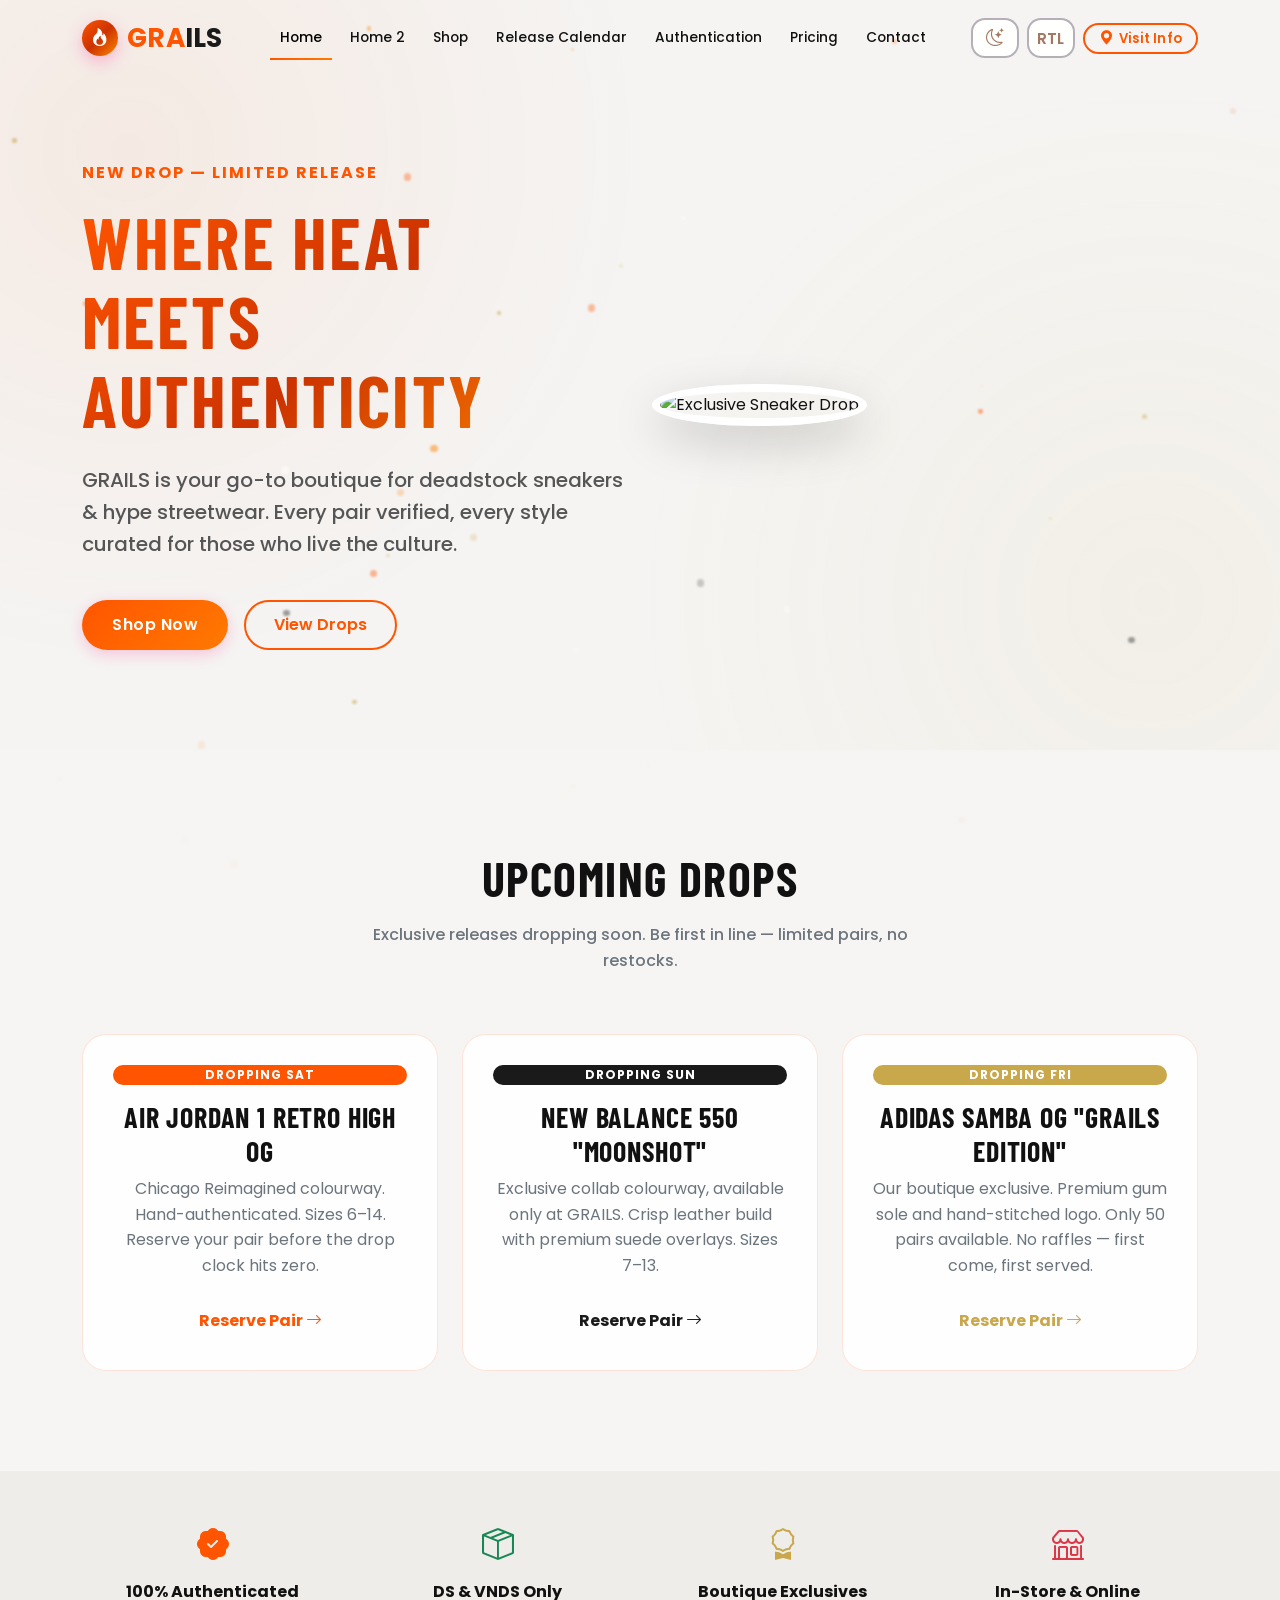
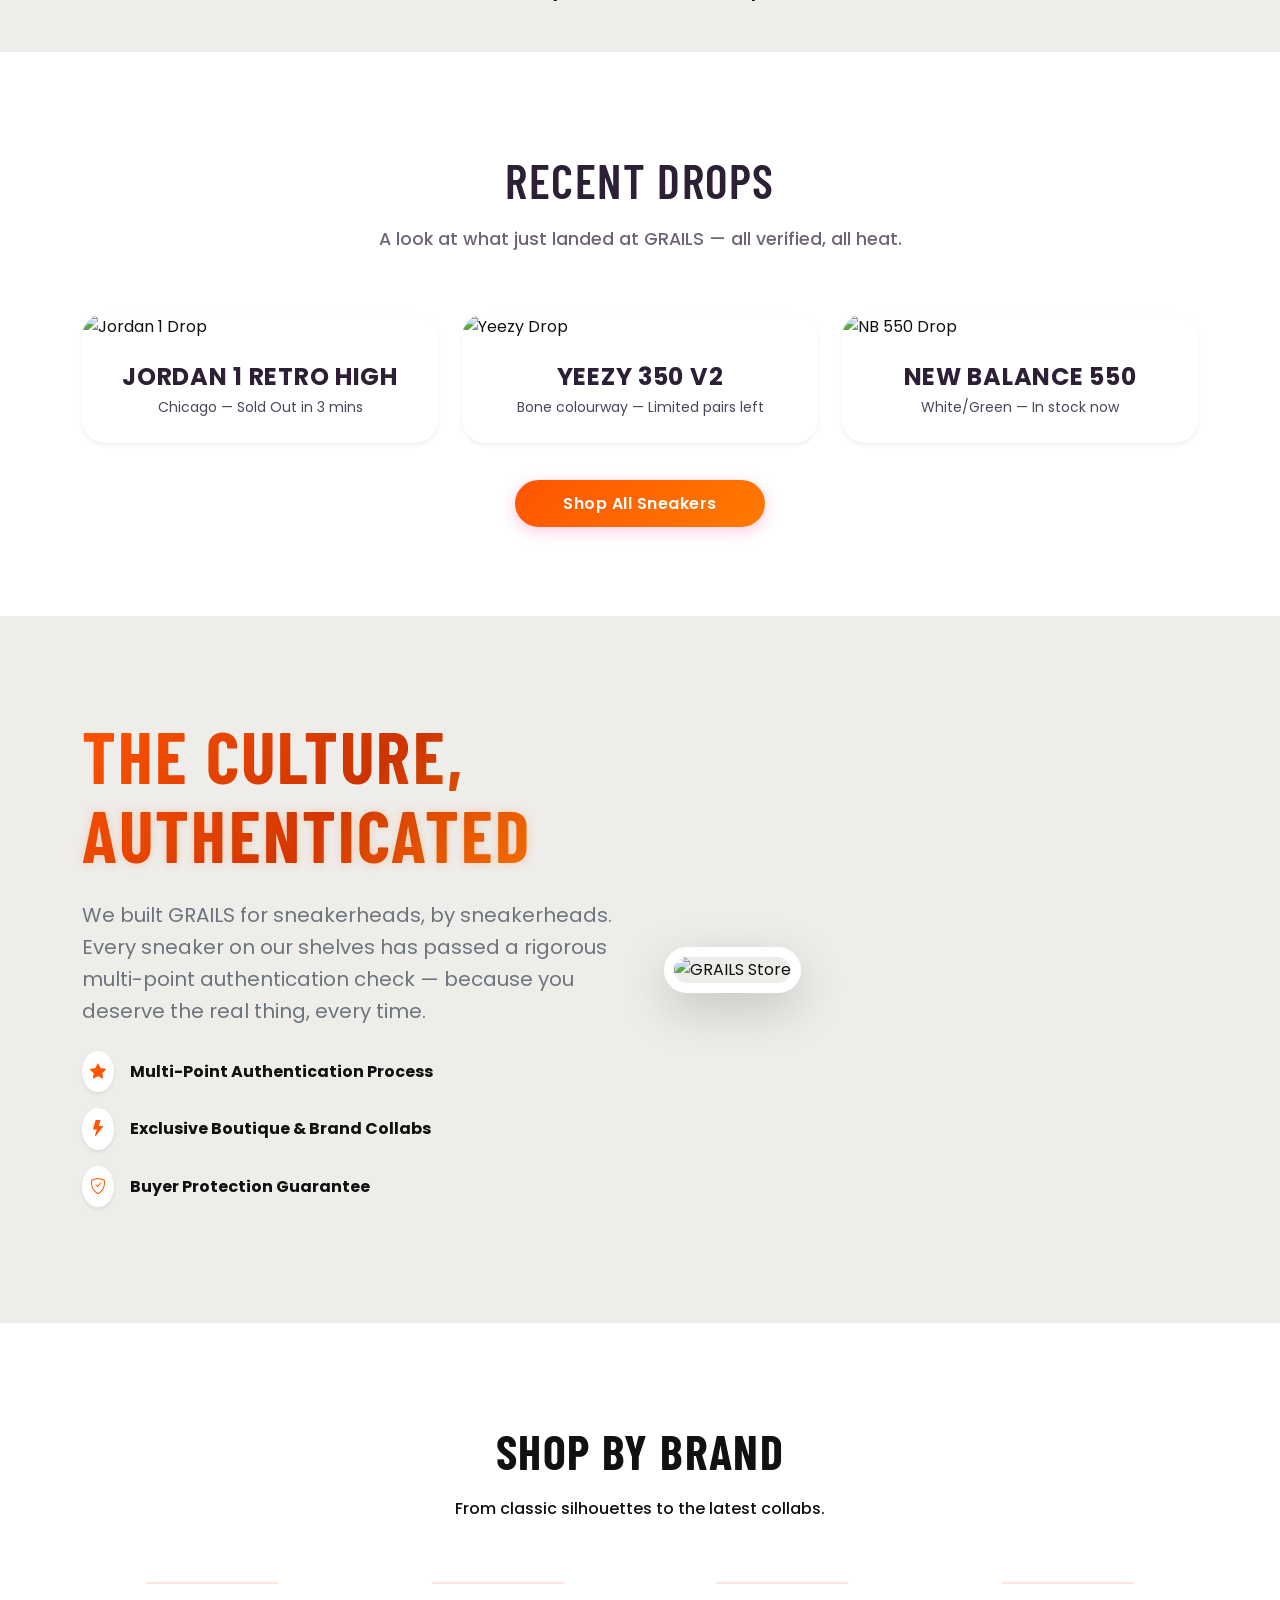
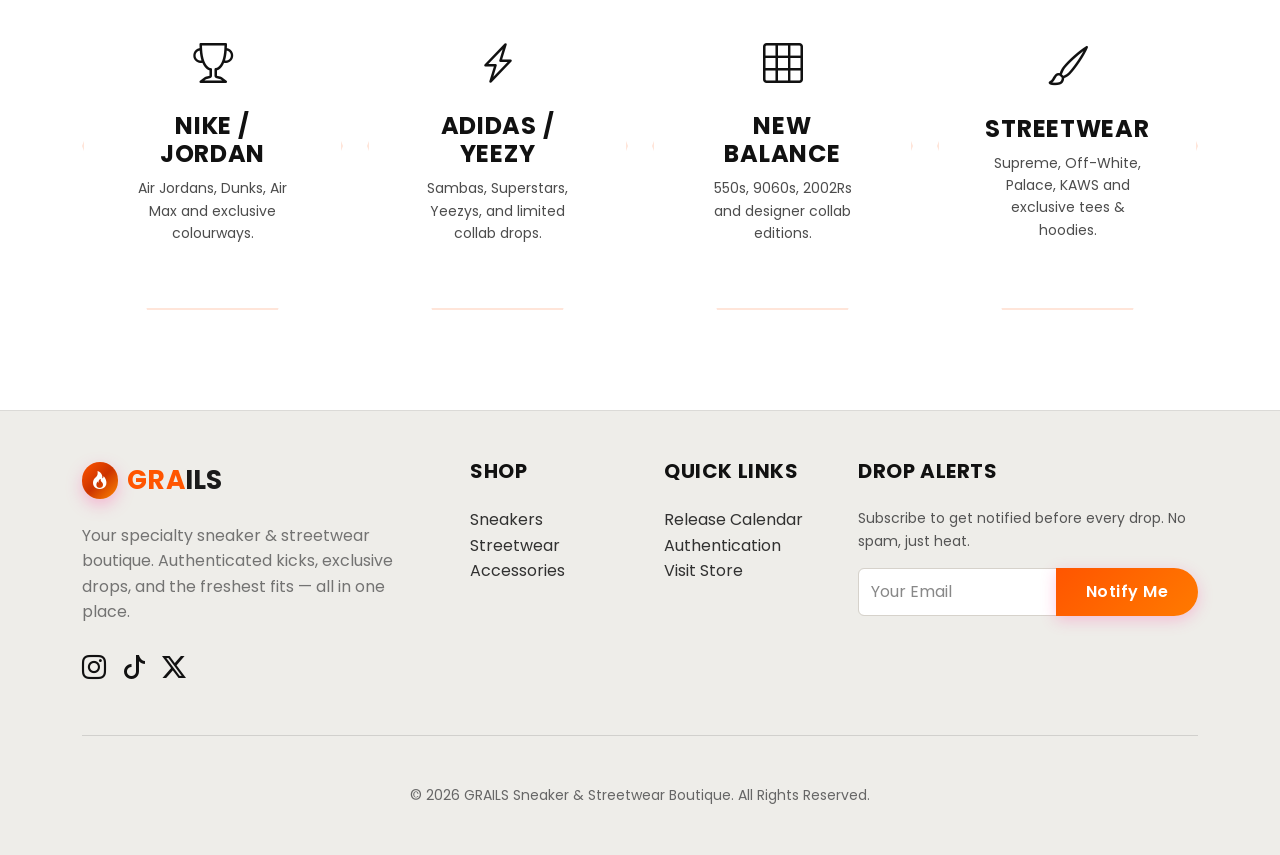
==== commit 95b3eab1: "Add Pricing page menu item to header and optimize navbar sizing to prevent button overlap" ====
--- a/index.html
+++ b/index.html
@@ -41,6 +41,7 @@
                     <li class="nav-item"><a class="nav-link" href="services.html">Shop</a></li>
                     <li class="nav-item"><a class="nav-link" href="gallery.html">Release Calendar</a></li>
                     <li class="nav-item"><a class="nav-link" href="about.html">Authentication</a></li>
+                    <li class="nav-item"><a class="nav-link" href="pricing.html">Pricing</a></li>
                     <li class="nav-item"><a class="nav-link" href="contact.html">Contact</a></li>
                 </ul>
                 <div class="d-flex align-items-center gap-3 mt-3 mt-lg-0">
--- a/assets/css/style.css
+++ b/assets/css/style.css
@@ -1,4 +1,4 @@
-/* 
+﻿/* 
     GRAILS Sneaker & Streetwear Boutique - Main Styles
     Design System: Bold Urban Streetwear
 */
@@ -164,7 +164,9 @@
 .nav-link {
     color: var(--text-primary);
     font-weight: 500;
-    margin: 0 10px;
+    margin: 0 3px;
+    padding: 6px 8px;
+    font-size: 0.88rem;
     position: relative;
     transition: var(--transition-smooth);
 }
@@ -174,16 +176,51 @@
         flex-wrap: nowrap;
     }
 
+    .navbar-custom .navbar-brand {
+        flex-shrink: 0;
+        margin-right: 0.8rem;
+    }
+
     .navbar-custom .navbar-collapse {
         flex-wrap: nowrap;
     }
 
     .navbar-custom .navbar-nav {
         flex-wrap: nowrap;
+        gap: 2px;
     }
 
     .navbar-custom .nav-link {
         white-space: nowrap;
+        font-size: 0.83rem;
+        padding: 6px 8px !important;
+        margin: 0 2px !important;
+    }
+
+    .navbar-custom .navbar-collapse > .d-flex {
+        gap: 8px !important;
+        flex-shrink: 0;
+    }
+}
+
+@media (min-width: 1200px) {
+    .navbar-custom .nav-link {
+        font-size: 0.86rem;
+        padding: 6px 10px !important;
+        margin: 0 3px !important;
+    }
+
+    .navbar-custom .nav-utility-btn {
+        width: 48px;
+        height: 40px;
+    }
+}
+
+@media (min-width: 1400px) {
+    .navbar-custom .nav-link {
+        font-size: 0.90rem;
+        padding: 6px 12px !important;
+        margin: 0 4px !important;
     }
 }
 
@@ -204,8 +241,9 @@
 }
 
 .nav-utility-btn {
-    width: 56px;
-    height: 44px;
+    width: 46px;
+    height: 38px;
+    flex-shrink: 0;
     display: inline-flex;
     align-items: center;
     justify-content: center;
@@ -1504,17 +1542,18 @@
     display: inline-flex;
     align-items: center;
     gap: 6px;
-    padding: 8px 16px;
+    padding: 6px 14px;
     border-radius: 50px;
     border: 2px solid var(--primary-accent);
     background: transparent;
     color: var(--primary-accent);
     font-family: 'Poppins', sans-serif;
     font-weight: 600;
-    font-size: 0.85rem;
-    letter-spacing: 0.3px;
+    font-size: 0.82rem;
+    letter-spacing: 0.2px;
     line-height: 1;
     white-space: nowrap;
+    flex-shrink: 0;
     transition: var(--transition-smooth);
     text-decoration: none !important;
     cursor: pointer;
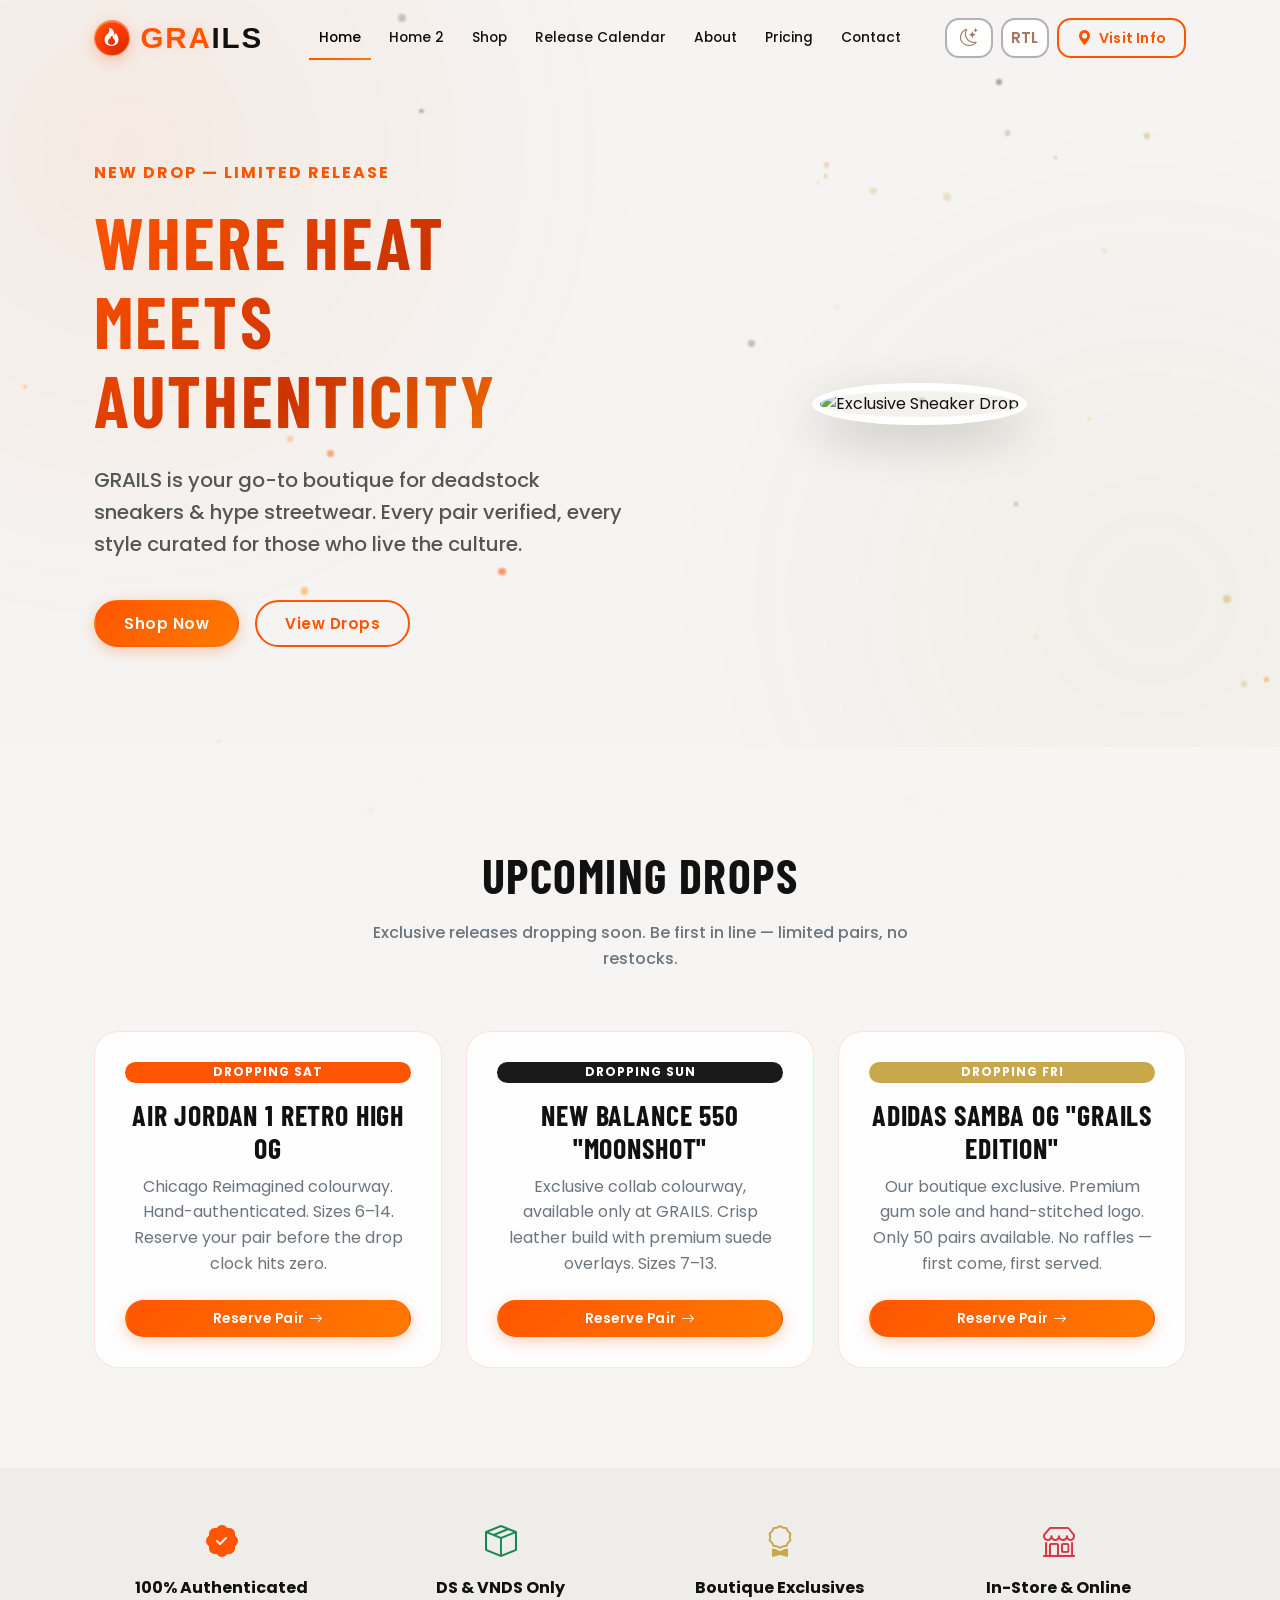
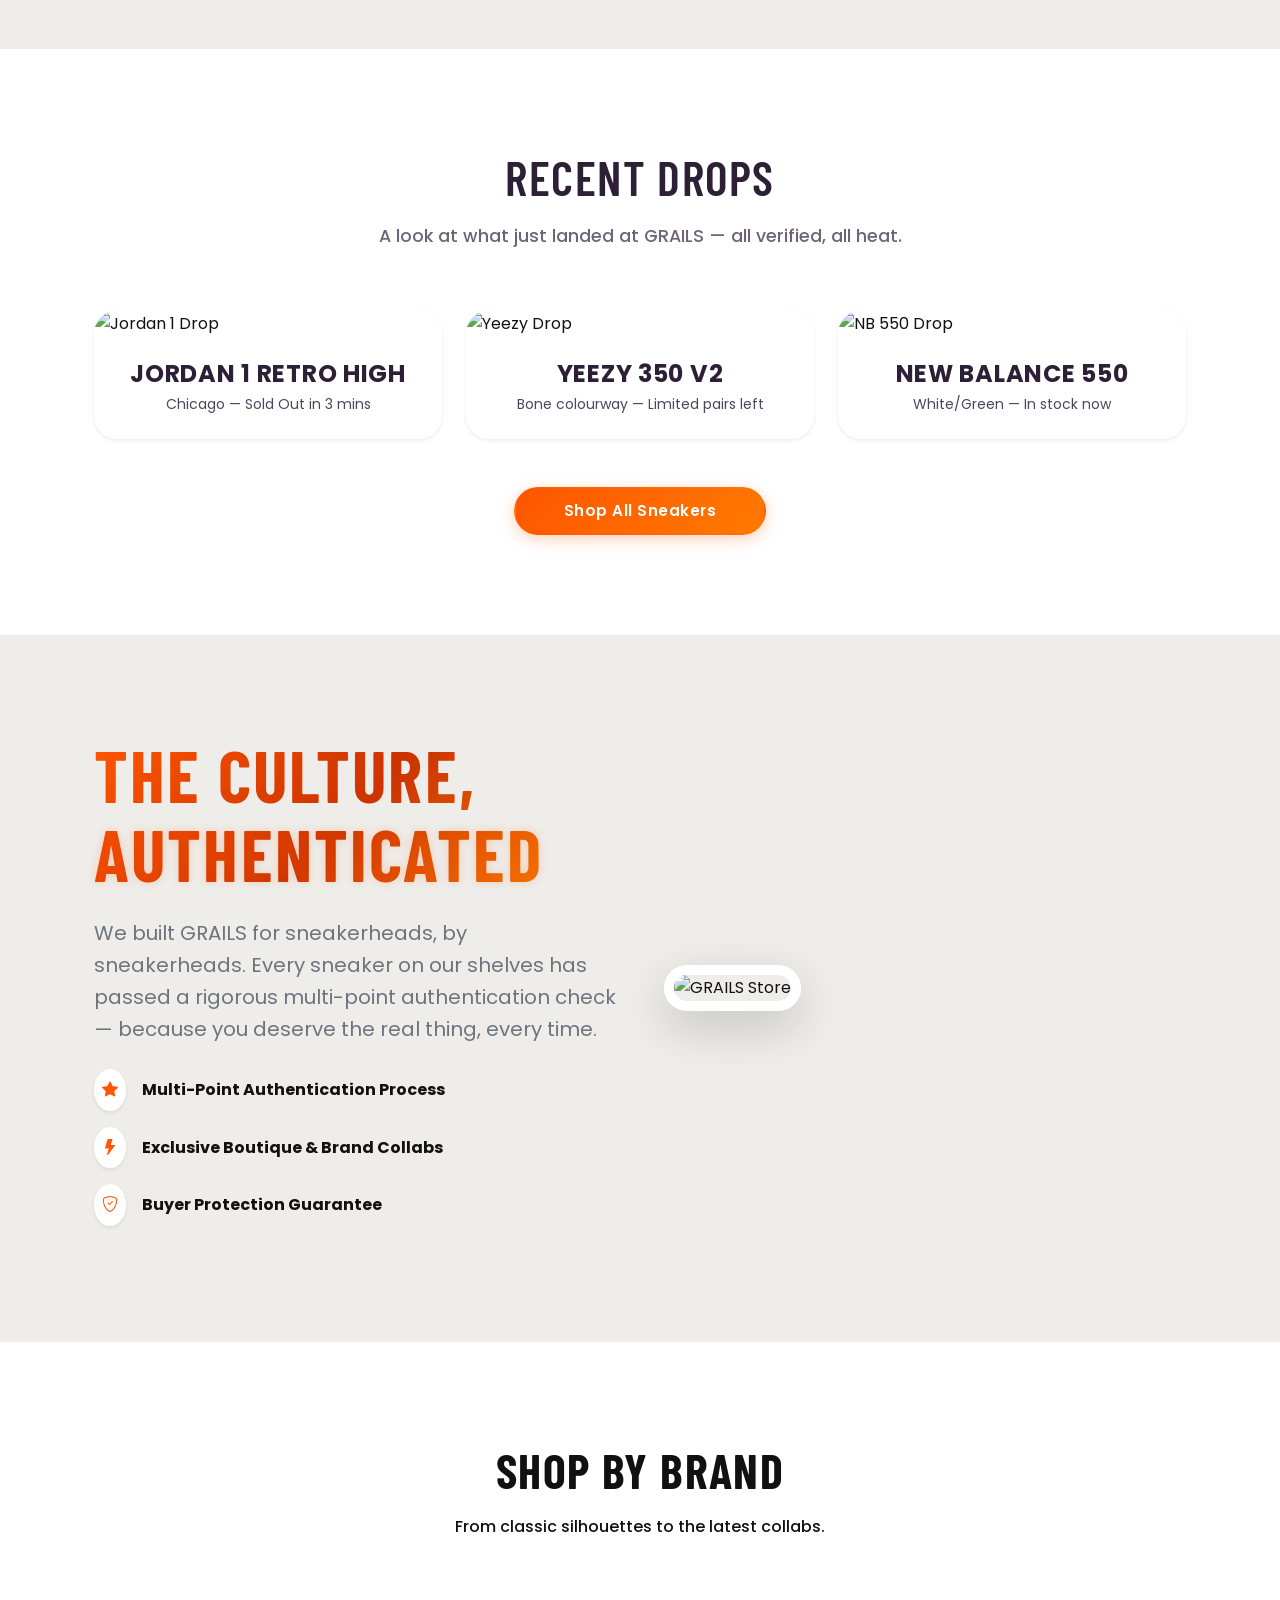
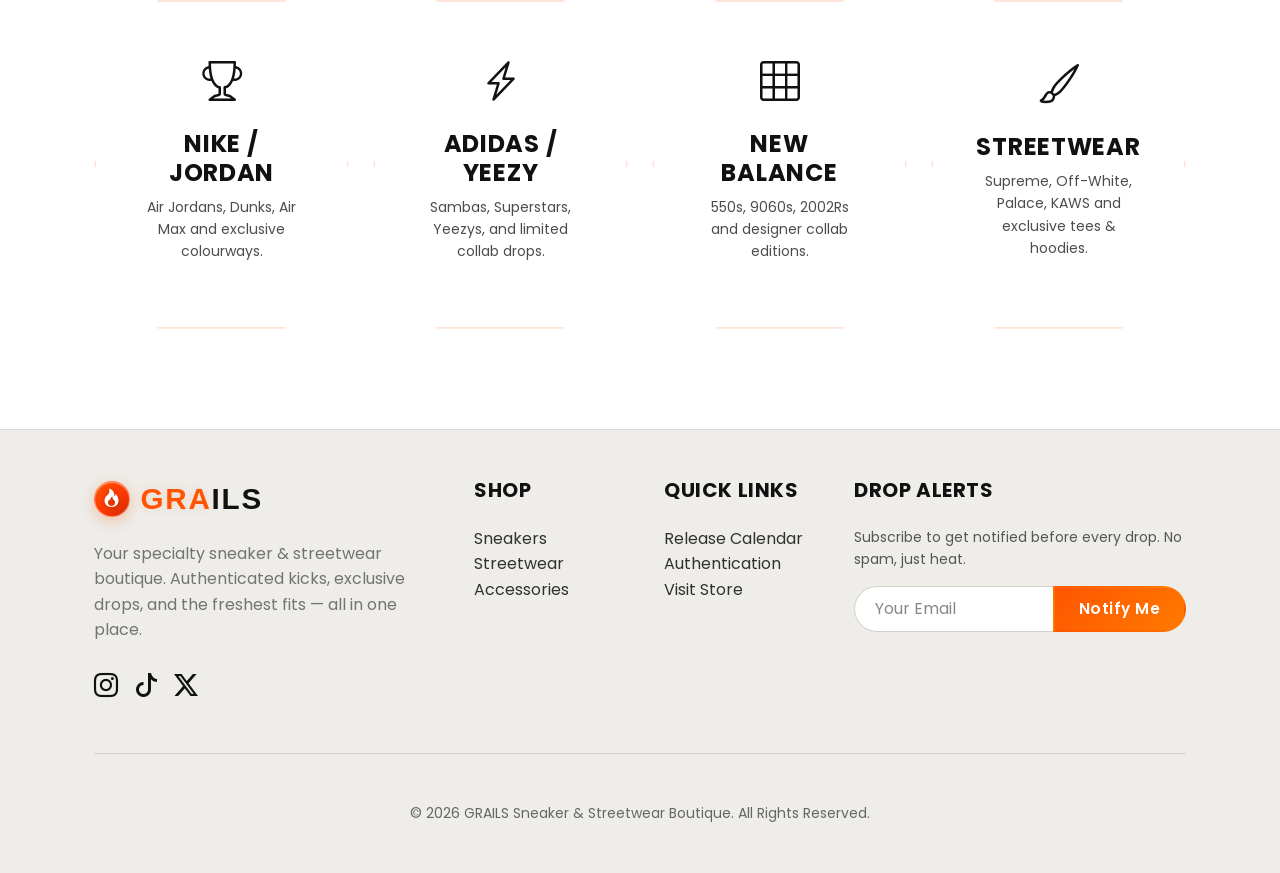
==== commit 53c91238: "Update navigation labels, button styles, responsive layouts, and dark mode styling" ====
--- a/index.html
+++ b/index.html
@@ -1,4 +1,4 @@
-﻿<!DOCTYPE html>
+<!DOCTYPE html>
 <html lang="en">
 
 <head>
@@ -40,7 +40,7 @@
                     <li class="nav-item"><a class="nav-link" href="home2.html">Home 2</a></li>
                     <li class="nav-item"><a class="nav-link" href="services.html">Shop</a></li>
                     <li class="nav-item"><a class="nav-link" href="gallery.html">Release Calendar</a></li>
-                    <li class="nav-item"><a class="nav-link" href="about.html">Authentication</a></li>
+                    <li class="nav-item"><a class="nav-link" href="about.html">About</a></li>
                     <li class="nav-item"><a class="nav-link" href="pricing.html">Pricing</a></li>
                     <li class="nav-item"><a class="nav-link" href="contact.html">Contact</a></li>
                 </ul>
@@ -68,10 +68,10 @@
                     </div>
                 </div>
                 <div class="col-lg-6 mt-5 mt-lg-0 reveal">
-                    <div class="position-relative">
+                    <div class="position-relative hero-image-container p-3 p-lg-4 d-flex justify-content-center align-items-center">
                         <div class="floating-elem">
                             <img src="https://images.pexels.com/photos/4398341/pexels-photo-4398341.jpeg" alt="Exclusive Sneaker Drop"
-                                class="img-fluid rounded-circle shadow-lg" style="border: 8px solid white; width: 450px; height: 450px; object-fit: cover;">
+                                class="img-fluid rounded-circle shadow-lg" style="border: 8px solid white; width: 450px; height: 450px; max-width: 100%; object-fit: cover;">
                         </div>
                     </div>
                 </div>
@@ -92,9 +92,7 @@
                         <span class="badge rounded-pill mb-3" style="background: var(--primary-accent); color: white; font-size: 0.75rem; letter-spacing: 1px;">DROPPING SAT</span>
                         <h3 class="home1-service-title">Air Jordan 1 Retro High OG</h3>
                         <p class="text-secondary mb-4 home1-service-text">Chicago Reimagined colourway. Hand-authenticated. Sizes 6–14. Reserve your pair before the drop clock hits zero.</p>
-                        <a href="services.html"
-                            class="btn btn-link fw-bold text-decoration-none mt-auto" style="color: var(--primary-accent);">Reserve Pair <i
-                                class="bi bi-arrow-right"></i></a>
+                        <a href="services.html" class="btn btn-sm btn-premium mt-auto">Reserve Pair <i class="bi bi-arrow-right ms-1"></i></a>
                     </div>
                 </div>
                 <div class="col-md-4 reveal">
@@ -102,8 +100,7 @@
                         <span class="badge rounded-pill mb-3" style="background: var(--secondary-accent); color: white; font-size: 0.75rem; letter-spacing: 1px;">DROPPING SUN</span>
                         <h3 class="home1-service-title">New Balance 550 "Moonshot"</h3>
                         <p class="text-secondary mb-4 home1-service-text">Exclusive collab colourway, available only at GRAILS. Crisp leather build with premium suede overlays. Sizes 7–13.</p>
-                        <a href="services.html" class="btn btn-link fw-bold text-decoration-none mt-auto"
-                            style="color: var(--secondary-accent);">Reserve Pair <i class="bi bi-arrow-right"></i></a>
+                        <a href="services.html" class="btn btn-sm btn-premium mt-auto">Reserve Pair <i class="bi bi-arrow-right ms-1"></i></a>
                     </div>
                 </div>
                 <div class="col-md-4 reveal">
@@ -111,8 +108,7 @@
                         <span class="badge rounded-pill mb-3" style="background: var(--third-accent); color: white; font-size: 0.75rem; letter-spacing: 1px;">DROPPING FRI</span>
                         <h3 class="home1-service-title">Adidas Samba OG "GRAILS Edition"</h3>
                         <p class="text-secondary mb-4 home1-service-text">Our boutique exclusive. Premium gum sole and hand-stitched logo. Only 50 pairs available. No raffles — first come, first served.</p>
-                        <a href="services.html" class="btn btn-link fw-bold text-decoration-none mt-auto"
-                            style="color: var(--third-accent);">Reserve Pair <i class="bi bi-arrow-right"></i></a>
+                        <a href="services.html" class="btn btn-sm btn-premium mt-auto">Reserve Pair <i class="bi bi-arrow-right ms-1"></i></a>
                     </div>
                 </div>
             </div>
--- a/assets/css/style.css
+++ b/assets/css/style.css
@@ -1,4 +1,4 @@
-﻿/* 
+/* 
     GRAILS Sneaker & Streetwear Boutique - Main Styles
     Design System: Bold Urban Streetwear
 */
@@ -18,6 +18,7 @@
     --text-secondary: #555555;
     --border-color: rgba(255, 85, 0, 0.15);
     --soft-glow: rgba(255, 85, 0, 0.22);
+    --card-badge-bg: rgba(0, 0, 0, 0.06);
 
     /* Gradients */
     --main-gradient: linear-gradient(135deg, #ff5500, #cc3300, #ff8800);
@@ -104,47 +105,176 @@
     border: 1px solid var(--border-color);
 }
 
-/* Buttons */
-.btn-premium {
-    background: var(--btn-gradient);
-    color: white;
-    border: none;
-    padding: 12px 30px;
+/* ============================================================
+   Primary & Secondary Call to Action (CTA) Design System
+   All Primary CTAs use the same color and style.
+   All Secondary CTAs follow their own consistent color and style.
+   ============================================================ */
+
+/* Shared Base CTA Dimensions & Typography */
+.btn-premium,
+.btn-primary-cta,
+.btn-primary,
+.btn-outline-premium,
+.btn-secondary-cta,
+.btn-secondary,
+.btn-outline-secondary {
+    display: inline-flex;
+    align-items: center;
+    justify-content: center;
+    text-align: center;
+    font-family: 'Poppins', sans-serif;
+    font-size: 0.95rem;
+    font-weight: 600;
+    line-height: 1.4;
+    letter-spacing: 0.5px;
+    padding: 11px 28px;
     border-radius: 50px;
-    font-family: 'Poppins', sans-serif;
-    font-weight: 600;
-    letter-spacing: 0.5px;
+    border: 2px solid transparent;
+    text-decoration: none !important;
+    cursor: pointer;
     transition: var(--transition-smooth);
-    box-shadow: 0 4px 15px rgba(255, 79, 163, 0.3);
     position: relative;
     overflow: hidden;
+    vertical-align: middle;
+}
+
+/* 1. PRIMARY CTA STYLE & COLOR */
+.btn-premium,
+.btn-primary-cta,
+.btn-primary {
+    background: var(--btn-gradient) !important;
+    color: #ffffff !important;
+    border-color: transparent !important;
+    box-shadow: 0 4px 15px rgba(255, 85, 0, 0.28);
+}
+
+.btn-premium:hover,
+.btn-premium:focus-visible,
+.btn-primary-cta:hover,
+.btn-primary-cta:focus-visible,
+.btn-primary:hover,
+.btn-primary:focus-visible {
+    background: var(--btn-gradient) !important;
+    color: #ffffff !important;
+    border-color: transparent !important;
+    transform: translateY(-2px);
+    box-shadow: 0 7px 22px rgba(255, 85, 0, 0.40);
     text-decoration: none !important;
 }
 
-.btn-premium:hover {
-    transform: translateY(-3px);
-    box-shadow: 0 8px 25px rgba(255, 79, 163, 0.4);
-    color: white;
+.btn-premium:active,
+.btn-primary-cta:active,
+.btn-primary:active {
+    transform: translateY(0);
+    box-shadow: 0 3px 10px rgba(255, 85, 0, 0.25);
+}
+
+/* 2. SECONDARY CTA STYLE & COLOR */
+.btn-outline-premium,
+.btn-secondary-cta,
+.btn-secondary,
+.btn-outline-secondary {
+    background: transparent !important;
+    border-color: var(--primary-accent) !important;
+    color: var(--primary-accent) !important;
+    box-shadow: none;
+}
+
+.btn-outline-premium:hover,
+.btn-outline-premium:focus-visible,
+.btn-secondary-cta:hover,
+.btn-secondary-cta:focus-visible,
+.btn-secondary:hover,
+.btn-secondary:focus-visible,
+.btn-outline-secondary:hover,
+.btn-outline-secondary:focus-visible {
+    background: var(--primary-accent) !important;
+    border-color: var(--primary-accent) !important;
+    color: #ffffff !important;
+    transform: translateY(-2px);
+    box-shadow: 0 5px 18px rgba(255, 85, 0, 0.25);
     text-decoration: none !important;
 }
 
-.btn-outline-premium {
+.btn-outline-premium:active,
+.btn-outline-premium.active,
+.btn-secondary-cta:active,
+.btn-secondary-cta.active,
+.btn-secondary:active,
+.btn-secondary.active {
+    background: var(--primary-accent) !important;
+    border-color: var(--primary-accent) !important;
+    color: #ffffff !important;
+    box-shadow: 0 4px 14px rgba(255, 85, 0, 0.28);
+    transform: translateY(0);
+}
+
+/* Consistent Outline Light Button */
+.btn-outline-light:not(.auth-social-btn) {
+    display: inline-flex;
+    align-items: center;
+    justify-content: center;
+    text-align: center;
+    font-family: 'Poppins', sans-serif;
+    font-size: 0.95rem;
+    font-weight: 600;
+    line-height: 1.4;
+    letter-spacing: 0.5px;
+    padding: 11px 28px;
+    border-radius: 50px;
+    border: 2px solid rgba(255, 255, 255, 0.85);
+    color: #ffffff;
     background: transparent;
-    border: 2px solid var(--primary-accent);
-    color: var(--primary-accent);
-    padding: 10px 28px;
+    text-decoration: none !important;
+    cursor: pointer;
+    transition: var(--transition-smooth);
+    vertical-align: middle;
+}
+
+.btn-outline-light:not(.auth-social-btn):hover,
+.btn-outline-light:not(.auth-social-btn):focus-visible {
+    background: #ffffff;
+    color: #111111;
+    border-color: #ffffff;
+    transform: translateY(-2px);
+    box-shadow: 0 6px 20px rgba(255, 255, 255, 0.25);
+    text-decoration: none !important;
+}
+
+/* Small Button Sizing Consistency */
+.btn-premium.btn-sm,
+.btn.btn-sm.btn-premium,
+.btn-outline-premium.btn-sm,
+.btn.btn-sm.btn-outline-premium {
+    padding: 7px 22px;
+    font-size: 0.85rem;
+    font-weight: 600;
     border-radius: 50px;
-    font-family: 'Poppins', sans-serif;
-    font-weight: 600;
-    transition: var(--transition-smooth);
-    text-decoration: none !important;
-}
-
-.btn-outline-premium:hover {
-    background: var(--primary-accent);
-    color: white;
-    transform: translateY(-2px);
-    text-decoration: none !important;
+}
+
+/* Footer Newsletter Button Consistency */
+.site-footer .input-group .form-control {
+    border-top-left-radius: 50px !important;
+    border-bottom-left-radius: 50px !important;
+    padding-left: 20px;
+    padding-right: 20px;
+    border-color: rgba(255, 255, 255, 0.25);
+}
+
+.site-footer .input-group .btn-premium {
+    border-top-left-radius: 0 !important;
+    border-bottom-left-radius: 0 !important;
+    border-top-right-radius: 50px !important;
+    border-bottom-right-radius: 50px !important;
+    padding: 10px 24px;
+    box-shadow: none;
+    transform: none;
+}
+
+.site-footer .input-group .btn-premium:hover {
+    box-shadow: 0 4px 15px rgba(255, 85, 0, 0.35);
+    transform: none;
 }
 
 /* Navbar */
@@ -197,7 +327,7 @@
         margin: 0 2px !important;
     }
 
-    .navbar-custom .navbar-collapse > .d-flex {
+    .navbar-custom .navbar-collapse>.d-flex {
         gap: 8px !important;
         flex-shrink: 0;
     }
@@ -281,51 +411,92 @@
 .brand-logo {
     display: inline-flex;
     align-items: center;
-    gap: 0.55rem;
-    font-family: 'Poppins', sans-serif;
-    font-weight: 700;
-    font-size: 1.65rem;
+    gap: 0.65rem;
+    font-family: 'Barlow Condensed', sans-serif;
+    font-weight: 800;
+    font-size: 1.85rem;
     line-height: 1;
-    letter-spacing: 0.2px;
+    letter-spacing: 1.5px;
+    text-transform: uppercase;
+    direction: ltr;
+    text-decoration: none !important;
+    transition: var(--transition-smooth);
+}
+
+.brand-logo:hover {
+    text-decoration: none !important;
+}
+
+.brand-logo:hover .brand-logo-icon {
+    transform: scale(1.08) rotate(-4deg);
+    box-shadow: 0 6px 18px rgba(255, 85, 0, 0.42), inset 0 1px 1px rgba(255, 255, 255, 0.5);
 }
 
 .brand-logo-icon {
-    width: 1.38em;
-    height: 1.38em;
+    width: 2.25rem;
+    height: 2.25rem;
     border-radius: 50%;
     display: inline-flex;
     align-items: center;
     justify-content: center;
-    background: var(--main-gradient);
-    color: #fff;
-    box-shadow: 0 6px 16px rgba(255, 79, 163, 0.35);
+    background: linear-gradient(135deg, #ff5500 0%, #ff3700 55%, #cc2b00 100%);
+    color: #ffffff;
+    border: 1.5px solid rgba(255, 255, 255, 0.35);
+    box-shadow: 0 4px 14px rgba(255, 85, 0, 0.30), inset 0 1px 1px rgba(255, 255, 255, 0.45);
+    transition: all 0.3s cubic-bezier(0.34, 1.56, 0.64, 1);
+    flex-shrink: 0;
 }
 
 .brand-logo-icon i {
-    font-size: 0.68em;
+    font-size: 1.15rem;
     line-height: 1;
+    transform: translateY(-0.5px);
+    filter: drop-shadow(0 1px 2px rgba(0, 0, 0, 0.25));
 }
 
 .brand-logo-text {
     display: inline-flex;
-    align-items: baseline;
+    align-items: center;
+    direction: ltr;
+    unicode-bidi: isolate;
+    font-family: 'Barlow Condensed', sans-serif;
+    font-weight: 850;
+    letter-spacing: 1.8px;
+    line-height: 1;
 }
 
 .brand-logo-sparkle {
     color: var(--primary-accent);
+    font-weight: 850;
+    text-shadow: 0 0 12px rgba(255, 85, 0, 0.15);
 }
 
 .brand-logo-magic {
-    color: var(--secondary-accent);
+    color: #111111;
+    font-weight: 850;
+    transition: color 0.3s ease;
+}
+
+/* Ensure brand logo and its text preserve correct LTR orientation in RTL mode */
+html[dir="rtl"] .brand-logo,
+html[dir="rtl"] .brand-logo-text {
+    direction: ltr !important;
+    unicode-bidi: isolate;
+    text-align: left;
+}
+
+html[dir="rtl"] .navbar-custom .navbar-brand {
+    margin-right: 0 !important;
+    margin-left: 0.8rem !important;
 }
 
 .login-page .brand-logo,
 .signup-page .brand-logo {
-    font-size: 1.6rem;
+    font-size: 1.75rem;
 }
 
 .navbar-brand .brand-logo {
-    font-size: 1.65rem;
+    font-size: 1.85rem;
 }
 
 .navbar-brand img {
@@ -356,6 +527,21 @@
     color: var(--text-secondary);
     margin-bottom: 40px;
     max-width: 600px;
+}
+
+/* Home 1 Hero Image Container */
+.hero-image-container {
+    padding: 2.5rem 1.5rem;
+    display: flex;
+    justify-content: center;
+    align-items: center;
+    width: 100%;
+}
+
+@media (max-width: 991.98px) {
+    .hero-image-container {
+        padding: 1.5rem 0.5rem;
+    }
 }
 
 /* Enhanced inner-page heroes (About, Services, Gallery, Pricing, Contact) */
@@ -593,6 +779,7 @@
 
 /* Mobile/Tablet Navbar Menu Panel - Light Mode */
 @media (max-width: 991.98px) {
+
     /* Solid bg on navbar bar so toggler icon is always visible */
     .navbar-custom {
         background: rgba(245, 244, 242, 0.97) !important;
@@ -648,6 +835,7 @@
 
 /* Header: use tablet-style navbar layout at 1024 view - Light Mode */
 @media (min-width: 992px) and (max-width: 1024px) {
+
     /* Solid bg on navbar bar so toggler icon is always visible */
     .navbar-custom {
         background: rgba(245, 244, 242, 0.97) !important;
@@ -733,14 +921,51 @@
     }
 }
 
+/* ============================================================
+   Consistent Equal Left & Right Padding Across All Sections & Pages
+   ============================================================ */
+.container,
+.container-fluid,
+.navbar-custom .container,
+header .container,
+section .container,
+main .container,
+footer .container,
+.site-footer .container,
+.page-hero-enhanced .container,
+.hero-section .container,
+.vault-section .container {
+    padding-left: 1.5rem !important;
+    padding-right: 1.5rem !important;
+    margin-left: auto !important;
+    margin-right: auto !important;
+}
+
+section,
+header,
+footer,
+.site-footer {
+    padding-left: 0;
+    padding-right: 0;
+}
+
 /* Shared tablet alignment for content sections */
 @media (min-width: 768px) and (max-width: 1024px) {
+
+    .container,
+    .container-fluid,
+    .navbar-custom .container,
+    header .container,
+    section .container,
+    footer .container,
+    .site-footer .container,
+    main .container,
     body:not(.login-page):not(.signup-page) header .container,
     body:not(.login-page):not(.signup-page) section .container {
-        padding-left: 24px;
-        padding-right: 24px;
-        margin-left: auto;
-        margin-right: auto;
+        padding-left: 24px !important;
+        padding-right: 24px !important;
+        margin-left: auto !important;
+        margin-right: auto !important;
     }
 
     body:not(.login-page):not(.signup-page) .section-padding .row {
@@ -801,6 +1026,7 @@
 
 /* Services Page: Fix On-Site Experience Alignment on Tablet */
 @media (min-width: 768px) {
+
     .services-page .services-onsite-section .row.align-items-stretch>.reveal-left,
     .services-page .services-onsite-section .row.align-items-stretch>.reveal-right {
         flex: 0 0 50%;
@@ -815,6 +1041,7 @@
 }
 
 @media (min-width: 992px) {
+
     .services-page .services-onsite-section .services-onsite-media,
     .services-page .services-onsite-section .services-onsite-content {
         height: clamp(500px, 38vw, 620px);
@@ -885,9 +1112,11 @@
     0% {
         filter: drop-shadow(0 0 5px var(--soft-glow));
     }
+
     50% {
         filter: drop-shadow(0 0 20px var(--primary-accent));
     }
+
     100% {
         filter: drop-shadow(0 0 5px var(--soft-glow));
     }
@@ -981,6 +1210,7 @@
 }
 
 @media (max-width: 767.98px) {
+
     .login-page .auth-top-actions,
     .signup-page .auth-top-actions {
         top: 10px;
@@ -1104,17 +1334,26 @@
 
 /* Login Page: mobile clarity for remember/forgot row */
 @media (max-width: 767.98px) {
+
     html,
     body {
         overflow-x: hidden;
     }
 
+    .container,
+    .container-fluid,
+    .navbar-custom .container,
+    header .container,
+    section .container,
+    footer .container,
+    .site-footer .container,
+    main .container,
     body:not(.login-page):not(.signup-page) header .container,
     body:not(.login-page):not(.signup-page) section .container {
-        padding-left: 16px;
-        padding-right: 16px;
-        margin-left: auto;
-        margin-right: auto;
+        padding-left: 16px !important;
+        padding-right: 16px !important;
+        margin-left: auto !important;
+        margin-right: auto !important;
     }
 
     body:not(.login-page):not(.signup-page) .section-padding .row>div[class*="col-"] {
@@ -1225,8 +1464,8 @@
     position: relative;
     padding: 100px 0;
     background: radial-gradient(circle at 15% 30%, rgba(255, 85, 0, 0.06), transparent 50%),
-                radial-gradient(circle at 85% 70%, rgba(201, 168, 76, 0.06), transparent 50%),
-                var(--secondary-bg);
+        radial-gradient(circle at 85% 70%, rgba(201, 168, 76, 0.06), transparent 50%),
+        var(--secondary-bg);
 }
 
 .vault-hero-card {
@@ -1297,9 +1536,11 @@
     0% {
         box-shadow: 0 0 0 0 rgba(255, 85, 0, 0.7);
     }
+
     70% {
         box-shadow: 0 0 0 8px rgba(255, 85, 0, 0);
     }
+
     100% {
         box-shadow: 0 0 0 0 rgba(255, 85, 0, 0);
     }
@@ -1510,6 +1751,7 @@
     border: 1px solid rgba(255, 102, 0, 0.3);
     box-shadow: 0 16px 40px rgba(0, 0, 0, 0.15);
 }
+
 /* Home 2 Featured Drop Releases Uniform Image Sizes */
 .drop-release-img-box {
     width: 100%;
@@ -1537,30 +1779,42 @@
 .card-luxury:hover .drop-release-img {
     transform: scale(1.06);
 }
+
 /* Visit Info Button - Navbar CTA */
 .btn-visit-info {
+    height: 38px;
     display: inline-flex;
     align-items: center;
-    gap: 6px;
-    padding: 6px 14px;
-    border-radius: 50px;
+    justify-content: center;
+    gap: 7px;
+    padding: 0 16px;
+    border-radius: 14px;
     border: 2px solid var(--primary-accent);
     background: transparent;
     color: var(--primary-accent);
     font-family: 'Poppins', sans-serif;
     font-weight: 600;
-    font-size: 0.82rem;
+    font-size: 0.88rem;
     letter-spacing: 0.2px;
     line-height: 1;
     white-space: nowrap;
     flex-shrink: 0;
+    box-sizing: border-box;
     transition: var(--transition-smooth);
     text-decoration: none !important;
     cursor: pointer;
 }
 
+@media (min-width: 1200px) {
+    .btn-visit-info {
+        height: 40px;
+        padding: 0 18px;
+    }
+}
+
 .btn-visit-info i {
-    font-size: 0.9rem;
+    font-size: 0.95rem;
+    line-height: 1;
 }
 
 .btn-visit-info:hover,
@@ -1642,3 +1896,35 @@
 .site-footer input.form-control::placeholder {
     color: #888888 !important;
 }
+
+/* Home 2: Mobile Button Alignment (One by One) */
+@media (max-width: 767.98px) {
+    .home2-hero-buttons,
+    .vault-action-buttons,
+    .home2-cta-buttons {
+        display: flex !important;
+        flex-direction: column !important;
+        width: 100% !important;
+    }
+
+    .home2-hero-buttons .btn-premium,
+    .home2-hero-buttons .btn-outline-premium,
+    .vault-action-buttons .btn,
+    .vault-action-buttons .btn-premium,
+    .vault-action-buttons .btn-outline-premium,
+    .home2-cta-buttons .btn {
+        width: 100% !important;
+        text-align: center !important;
+        white-space: nowrap !important;
+        display: block !important;
+    }
+
+    .vault-hero-card {
+        padding: 1.5rem !important;
+    }
+}
+
+/* Pricing Page: Walk-In Authentication Section */
+.pricing-walkin-section {
+    background-color: #ffffff;
+}
--- a/assets/css/dark-mode.css
+++ b/assets/css/dark-mode.css
@@ -16,6 +16,7 @@
     --soft-glow: rgba(255, 102, 0, 0.30);
     --main-gradient: linear-gradient(135deg, #ff6600, #cc3300, #ff8800);
     --btn-gradient: linear-gradient(135deg, #ff6600, #ff8800);
+    --card-badge-bg: rgba(255, 255, 255, 0.12);
 }
 
 body.dark-mode .navbar-custom.scrolled {
@@ -492,3 +493,79 @@
 body.dark-mode .site-footer input.form-control::placeholder {
     color: #777777 !important;
 }
+
+/* Pricing Page: Walk-In Authentication section in dark mode */
+body.dark-mode .pricing-walkin-section {
+    background: var(--primary-bg) !important;
+    background-color: var(--primary-bg) !important;
+}
+
+body.dark-mode .pricing-walkin-section h2 {
+    color: var(--text-primary) !important;
+}
+
+body.dark-mode .pricing-walkin-section p {
+    color: var(--text-secondary) !important;
+}
+
+/* Brand Logo in Dark Mode */
+body.dark-mode .brand-logo-magic {
+    color: #f5f4f2 !important;
+}
+
+body.dark-mode .brand-logo-icon {
+    border-color: rgba(255, 255, 255, 0.25) !important;
+    box-shadow: 0 4px 16px rgba(255, 102, 0, 0.42), inset 0 1px 1px rgba(255, 255, 255, 0.35) !important;
+}
+
+body.dark-mode .site-footer .brand-logo-magic {
+    color: #f5f4f2 !important;
+}
+
+/* Consistent Primary & Secondary CTAs in Dark Mode */
+body.dark-mode .btn-premium,
+body.dark-mode .btn-primary-cta,
+body.dark-mode .btn-primary {
+    background: var(--btn-gradient) !important;
+    color: #ffffff !important;
+    border-color: transparent !important;
+    box-shadow: 0 4px 15px rgba(255, 85, 0, 0.35);
+}
+
+body.dark-mode .btn-premium:hover,
+body.dark-mode .btn-premium:focus-visible,
+body.dark-mode .btn-primary-cta:hover,
+body.dark-mode .btn-primary-cta:focus-visible,
+body.dark-mode .btn-primary:hover,
+body.dark-mode .btn-primary:focus-visible {
+    background: var(--btn-gradient) !important;
+    color: #ffffff !important;
+    border-color: transparent !important;
+    box-shadow: 0 7px 22px rgba(255, 85, 0, 0.50);
+}
+
+body.dark-mode .btn-outline-premium,
+body.dark-mode .btn-secondary-cta,
+body.dark-mode .btn-secondary,
+body.dark-mode .btn-outline-secondary {
+    background: transparent !important;
+    border-color: var(--primary-accent) !important;
+    color: #ff8533 !important;
+    box-shadow: none;
+}
+
+body.dark-mode .btn-outline-premium:hover,
+body.dark-mode .btn-outline-premium:focus-visible,
+body.dark-mode .btn-outline-premium.active,
+body.dark-mode .btn-secondary-cta:hover,
+body.dark-mode .btn-secondary-cta:focus-visible,
+body.dark-mode .btn-secondary-cta.active,
+body.dark-mode .btn-secondary:hover,
+body.dark-mode .btn-secondary:focus-visible,
+body.dark-mode .btn-secondary.active {
+    background: var(--primary-accent) !important;
+    border-color: var(--primary-accent) !important;
+    color: #ffffff !important;
+    box-shadow: 0 6px 20px rgba(255, 102, 0, 0.40);
+}
+
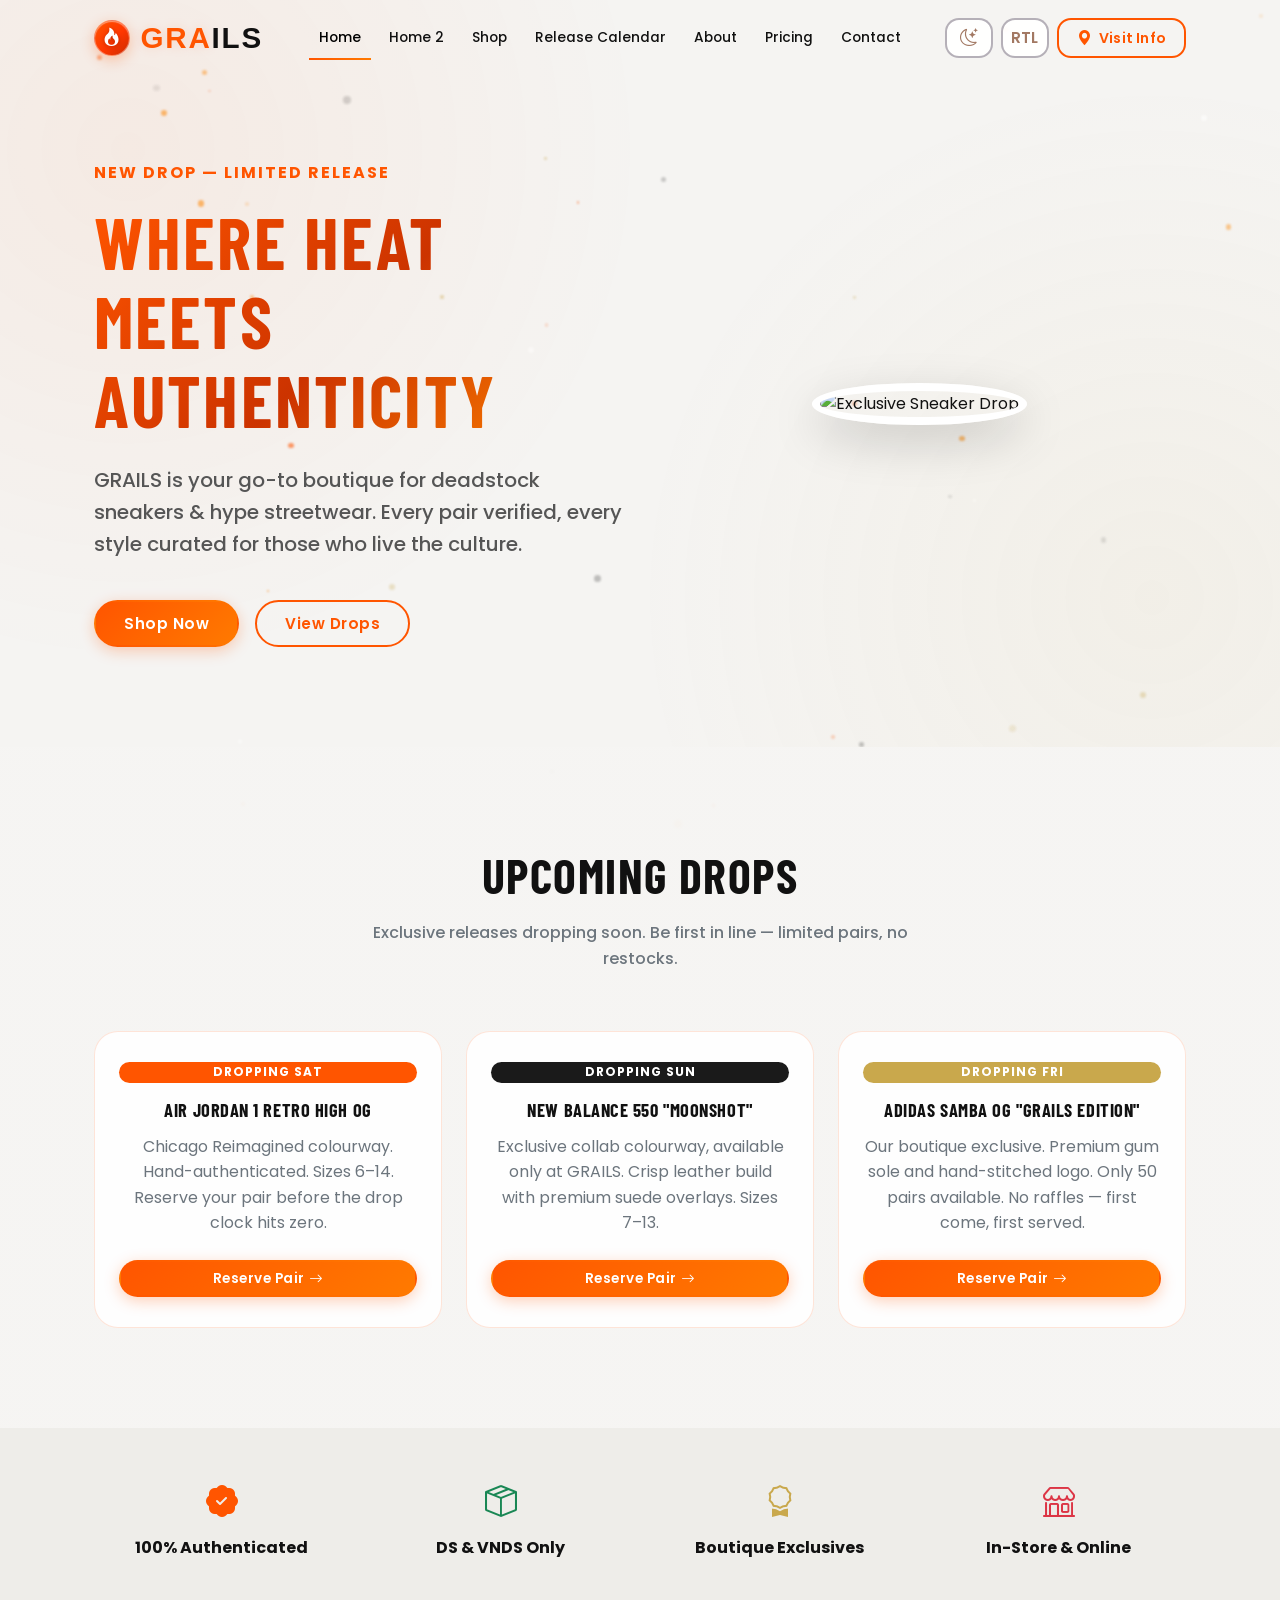
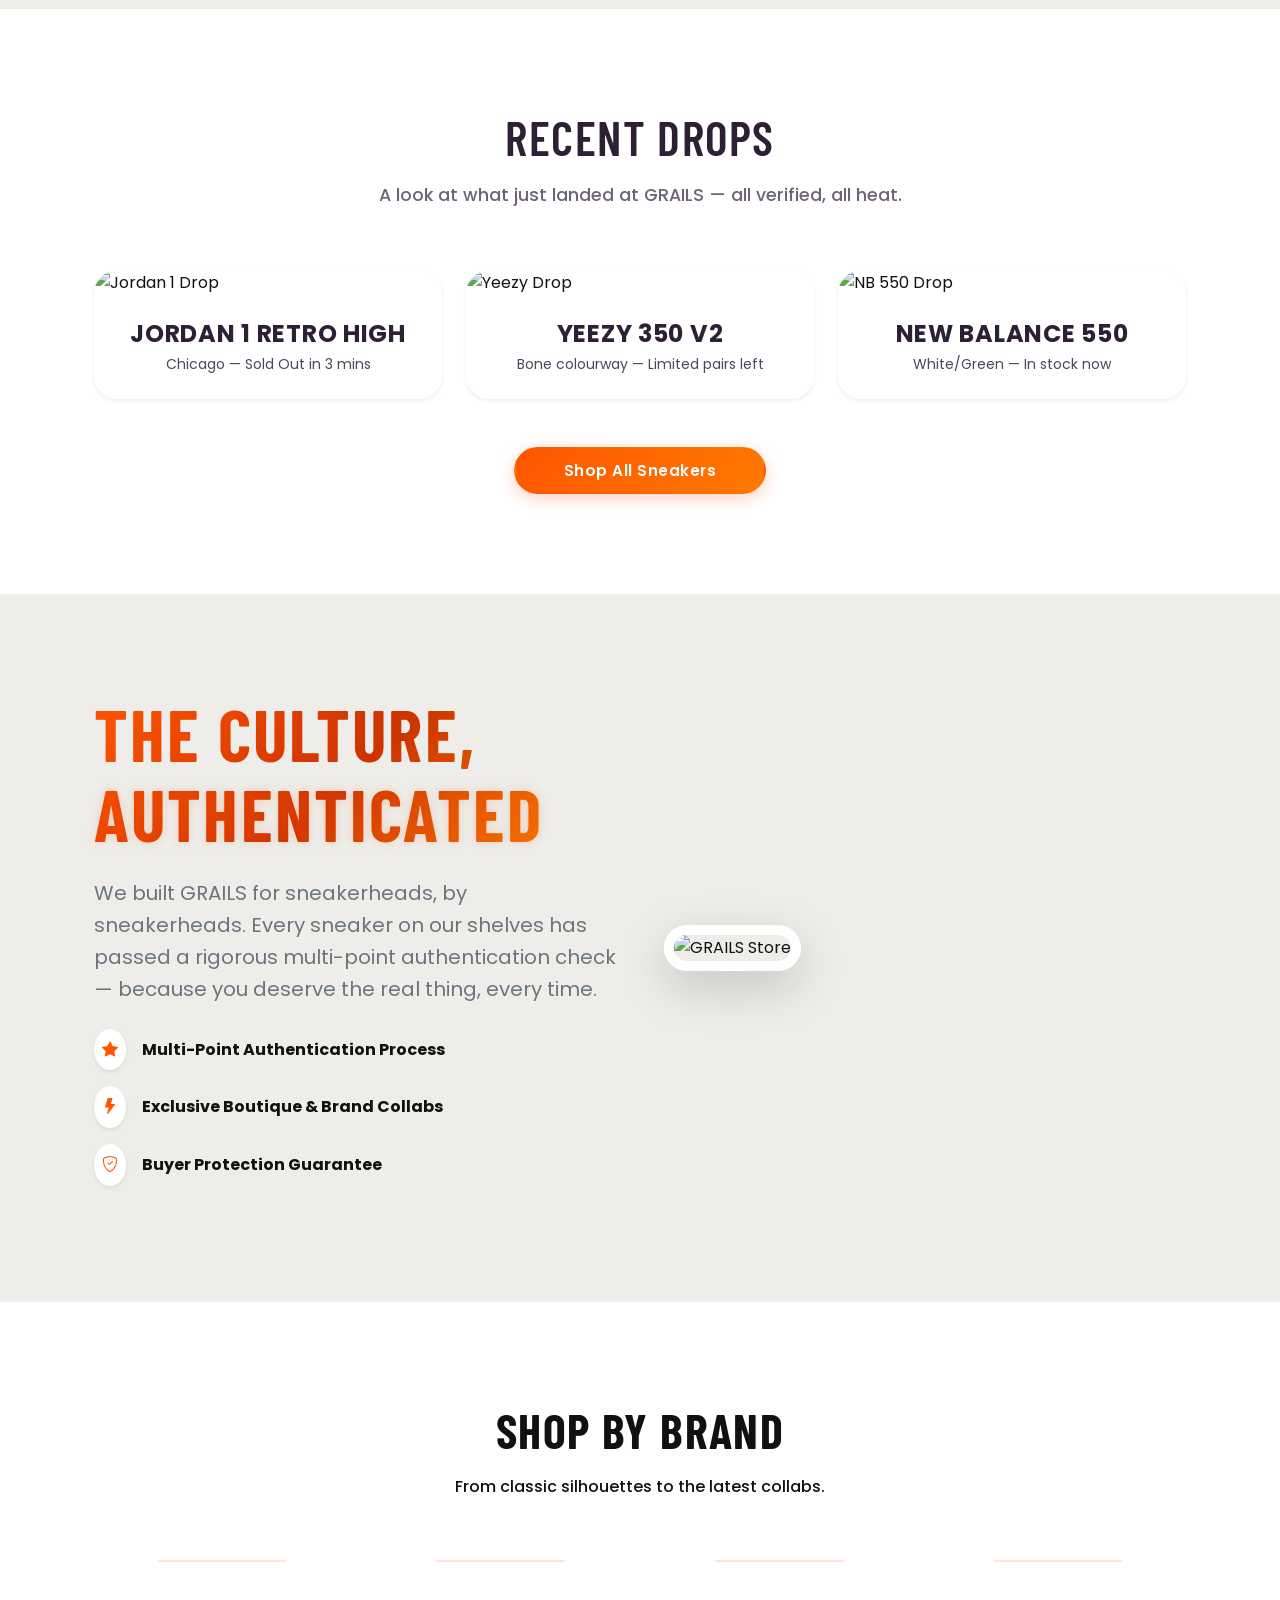
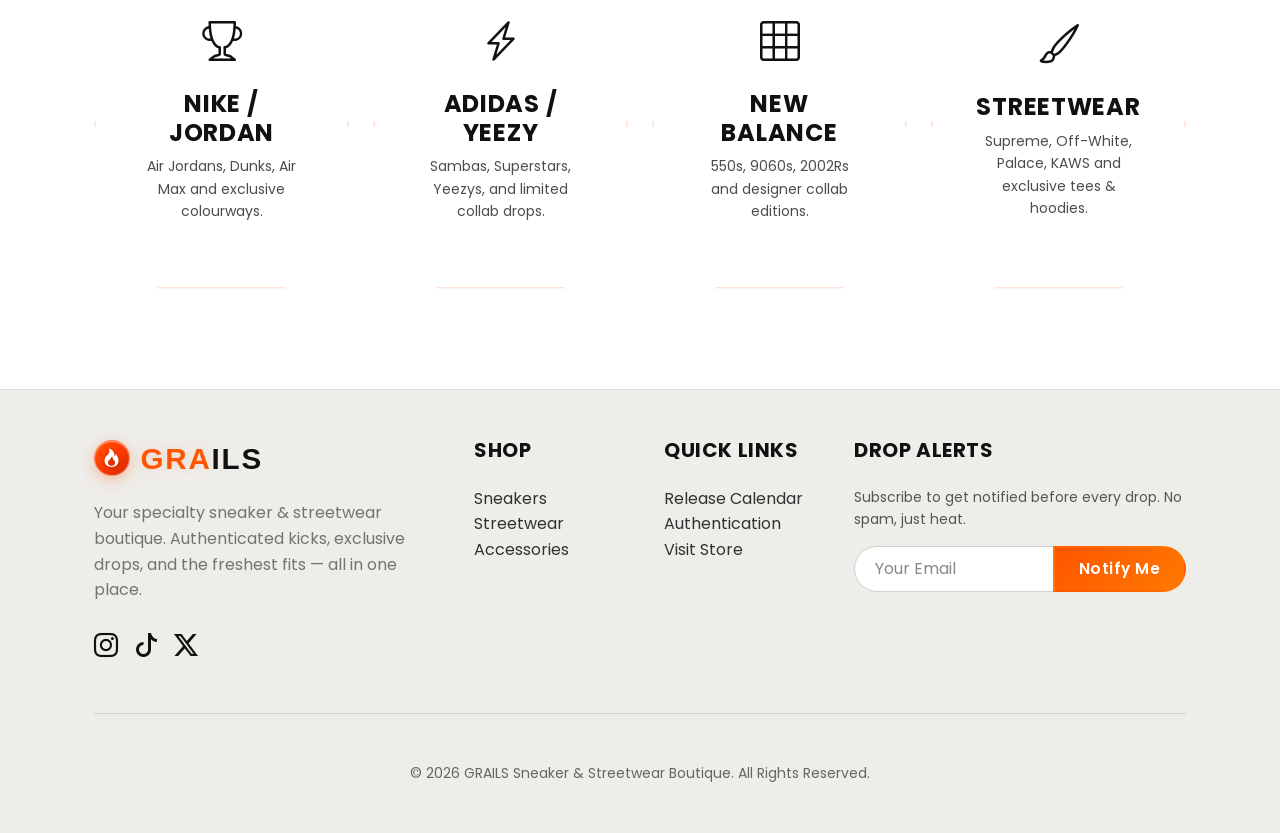
==== commit 5e405fe1: "Enhance responsive layouts, dark mode styles, contact page alignment, and add gallery drop items" ====
--- a/index.html
+++ b/index.html
@@ -47,7 +47,7 @@
                 <div class="d-flex align-items-center gap-3 mt-3 mt-lg-0">
                     <button id="darkModeToggle" class="btn nav-utility-btn" type="button" aria-label="Toggle theme"><i class="bi bi-moon-stars"></i></button>
                     <button id="rtlToggle" class="btn nav-utility-btn" type="button" aria-label="Toggle RTL mode">RTL</button>
-                    <a href="contact.html" class="btn-visit-info d-none d-xl-inline-flex" id="visitInfoBtn" aria-label="Visit Info"><i class="bi bi-geo-alt-fill"></i> Visit Info</a>
+                    <a href="contact.html" class="btn-visit-info" id="visitInfoBtn" aria-label="Visit Info"><i class="bi bi-geo-alt-fill"></i> Visit Info</a>
                 </div>
             </div>
         </div>
--- a/assets/css/style.css
+++ b/assets/css/style.css
@@ -771,6 +771,21 @@
         linear-gradient(rgba(245, 244, 242, 0.94), rgba(245, 244, 242, 0.94));
 }
 
+.home1-services-section .home1-service-card {
+    padding: 30px 24px;
+}
+
+.home1-services-section .home1-service-title {
+    font-size: clamp(1.15rem, 1.25vw, 1.25rem);
+    line-height: 1.25;
+    margin-bottom: 0.75rem;
+    white-space: nowrap;
+}
+
+.home1-services-section .home1-service-text {
+    margin-bottom: 1.5rem;
+}
+
 /* Home 1: section below services should use a clean readable font */
 .home1-trust-strip .accent-font {
     font-family: 'Poppins', sans-serif;
@@ -918,6 +933,22 @@
 
     .home2-praise-author {
         margin-top: auto !important;
+    }
+}
+
+/* Mobile & Tablet Collapsed Navbar - Keep CTA button below utility icons */
+@media (max-width: 1024px) {
+    .navbar-custom .navbar-collapse .d-flex {
+        flex-wrap: wrap !important;
+    }
+
+    .navbar-custom .navbar-collapse .btn-visit-info {
+        display: inline-flex !important;
+        width: 100% !important;
+        height: 42px !important;
+        justify-content: center !important;
+        text-align: center !important;
+        margin-top: 4px;
     }
 }
 
@@ -1302,6 +1333,8 @@
         align-items: center;
         justify-content: center;
         margin-bottom: 0.5rem;
+        white-space: normal;
+        font-size: 1.15rem;
     }
 
     .home1-services-section .home1-service-text {
@@ -1379,6 +1412,24 @@
         display: inline;
         white-space: nowrap;
     }
+
+    .home1-services-section .home1-service-title {
+        white-space: normal;
+        font-size: 1.25rem;
+    }
+}
+
+/* Contact page: form controls placeholder and select text color consistency */
+.contact-page .card-luxury form .form-control::placeholder,
+.contact-page .card-luxury form select.form-control,
+.contact-page .card-luxury form select.form-control option[value=""] {
+    color: rgba(33, 37, 41, 0.75) !important;
+    opacity: 1 !important;
+}
+
+.contact-page .card-luxury form select.form-control option:not([value=""]) {
+    color: #111111;
+    background-color: #ffffff;
 }
 
 /* Contact page: social icon hover effect */
@@ -1392,6 +1443,28 @@
 .contact-social-links a:hover,
 .contact-social-links a:focus-visible {
     transform: translateY(-2px);
+}
+
+/* Contact Page: Store Information Mobile One-by-One Alignment */
+@media (max-width: 767.98px) {
+    .contact-store-info-card {
+        text-align: center !important;
+    }
+
+    .contact-store-info-card .d-flex.align-items-start {
+        flex-direction: column !important;
+        align-items: center !important;
+        text-align: center !important;
+        gap: 8px !important;
+    }
+
+    .contact-store-info-card .d-flex.align-items-start div {
+        text-align: center !important;
+    }
+
+    .contact-store-info-card .contact-social-links {
+        justify-content: center !important;
+    }
 }
 
 /* Footer: hover effects for social icons and footer links */
@@ -1897,6 +1970,15 @@
     color: #888888 !important;
 }
 
+/* Footer: 2x2 Grid Layout at 1024px View Alone */
+@media (min-width: 992px) and (max-width: 1024px) {
+    .site-footer .row.g-5 > div {
+        flex: 0 0 50% !important;
+        max-width: 50% !important;
+        width: 50% !important;
+    }
+}
+
 /* Home 2: Mobile Button Alignment (One by One) */
 @media (max-width: 767.98px) {
     .home2-hero-buttons,
--- a/assets/css/dark-mode.css
+++ b/assets/css/dark-mode.css
@@ -313,6 +313,21 @@
     letter-spacing: 0.01em;
 }
 
+/* Contact Page (Dark Mode): ensure all form inputs and Subject field share the same readable text color */
+body.dark-mode.contact-page .card-luxury form .form-control::placeholder,
+body.dark-mode.contact-page select.form-control,
+body.dark-mode .card-luxury form select.form-control,
+body.dark-mode.contact-page select.form-control option[value=""] {
+    color: rgba(33, 37, 41, 0.75) !important;
+    opacity: 1 !important;
+}
+
+body.dark-mode.contact-page select.form-control option:not([value=""]),
+body.dark-mode .card-luxury form select.form-control option:not([value=""]) {
+    color: #111111 !important;
+    background-color: #ffffff !important;
+}
+
 /* Homepage Dark Mode Fixes */
 body.dark-mode .home1-services-section {
     background:
